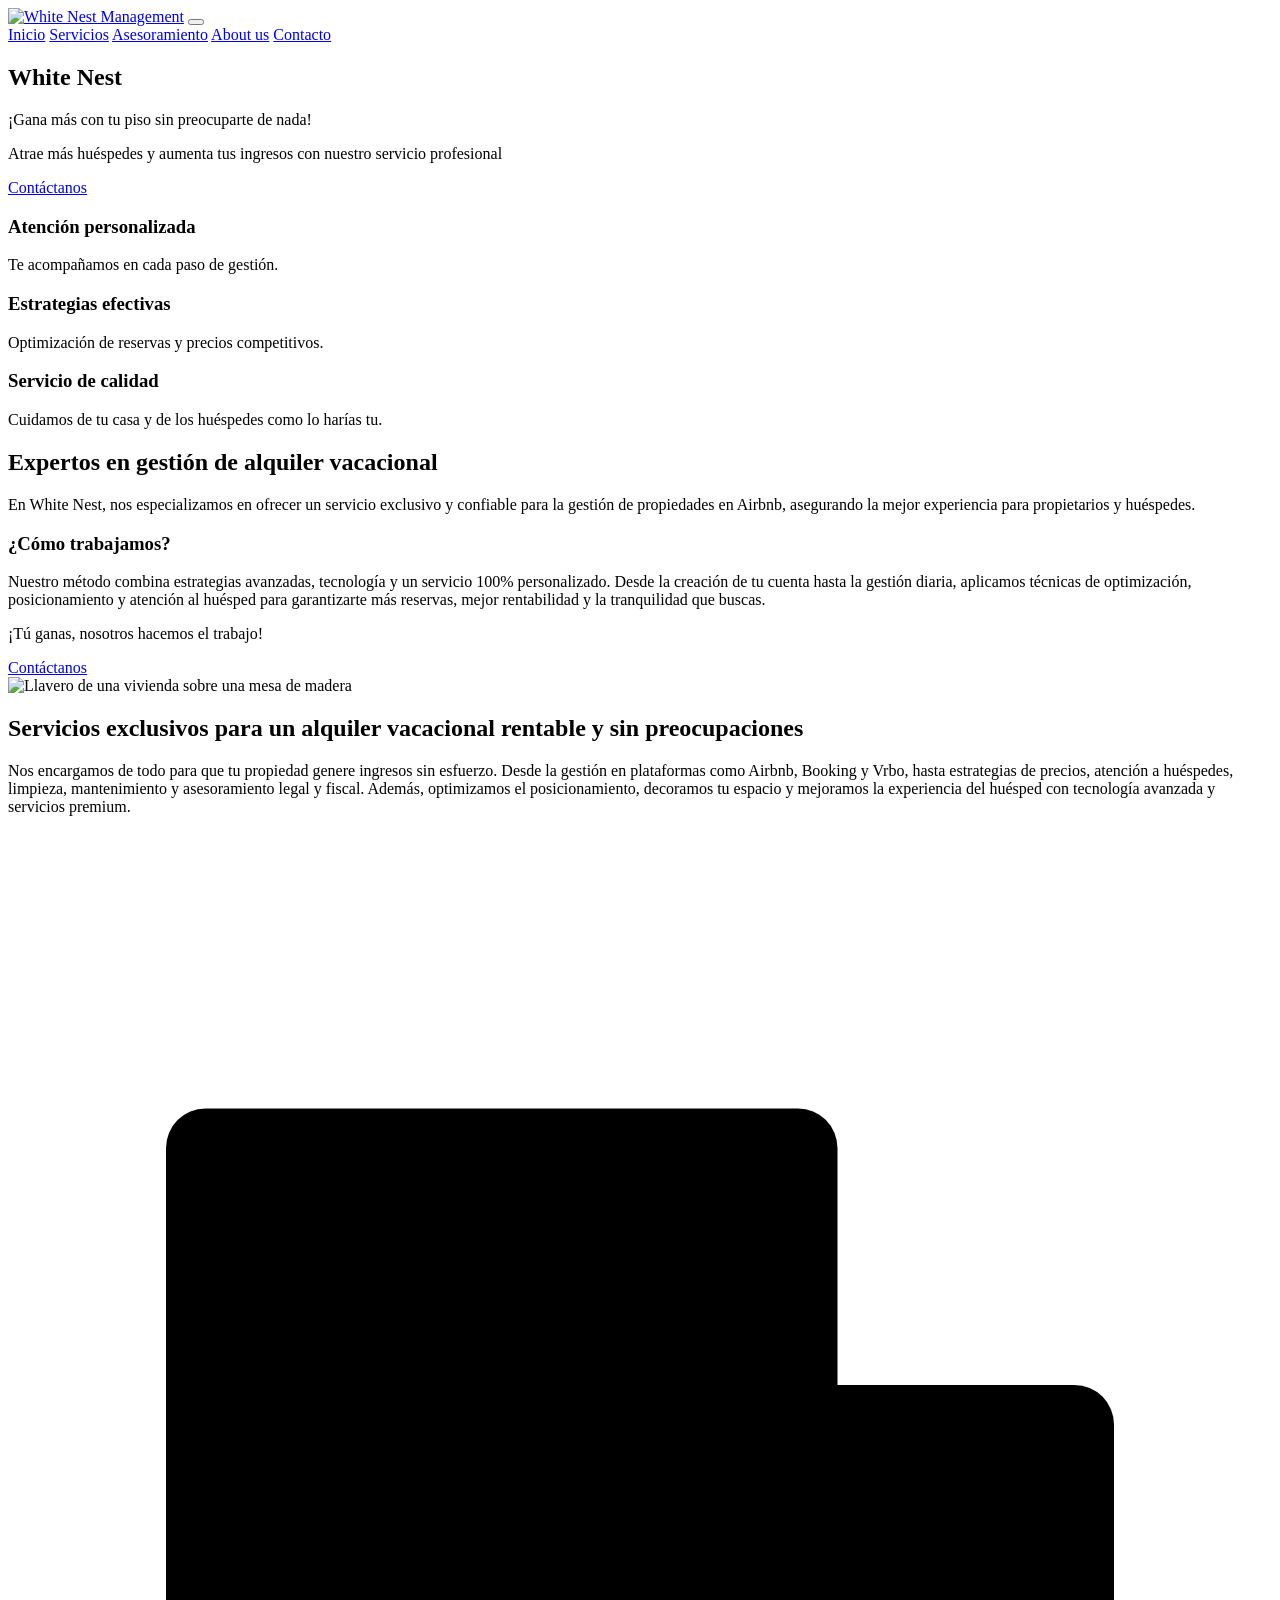
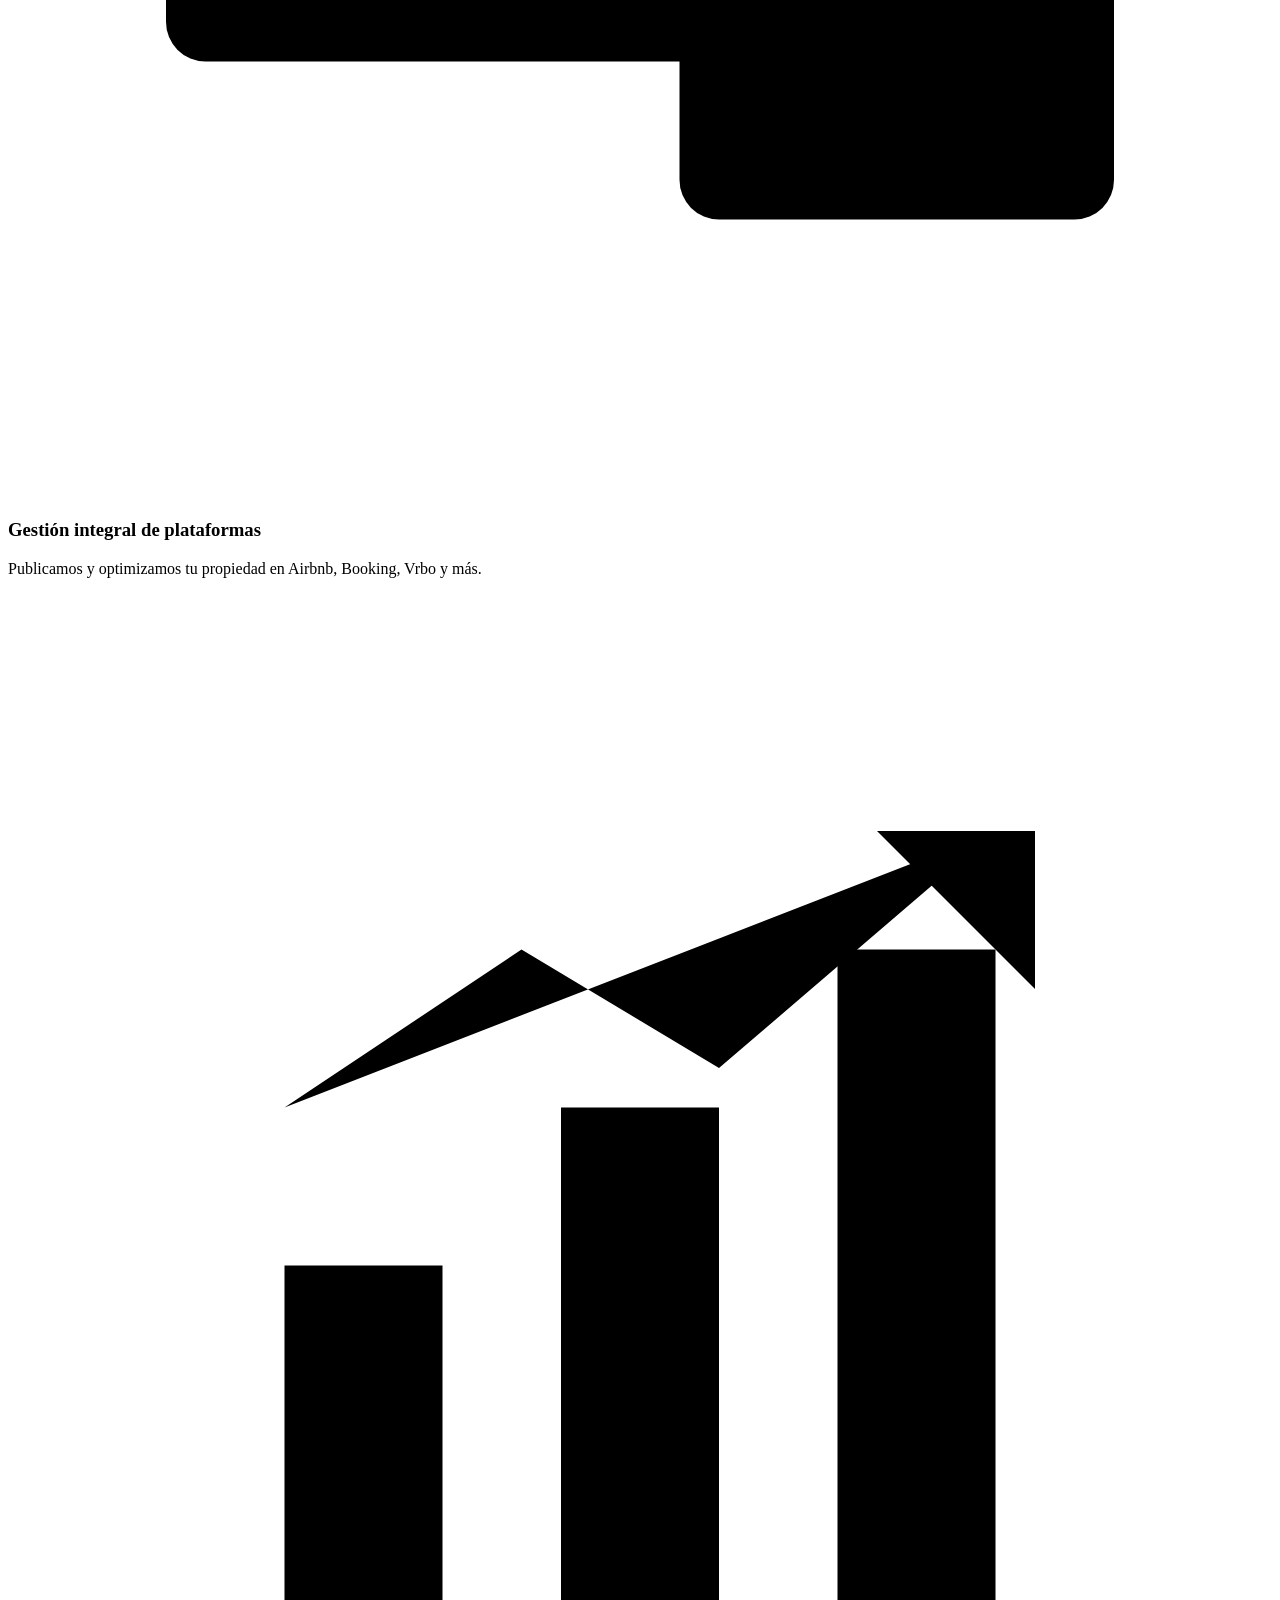
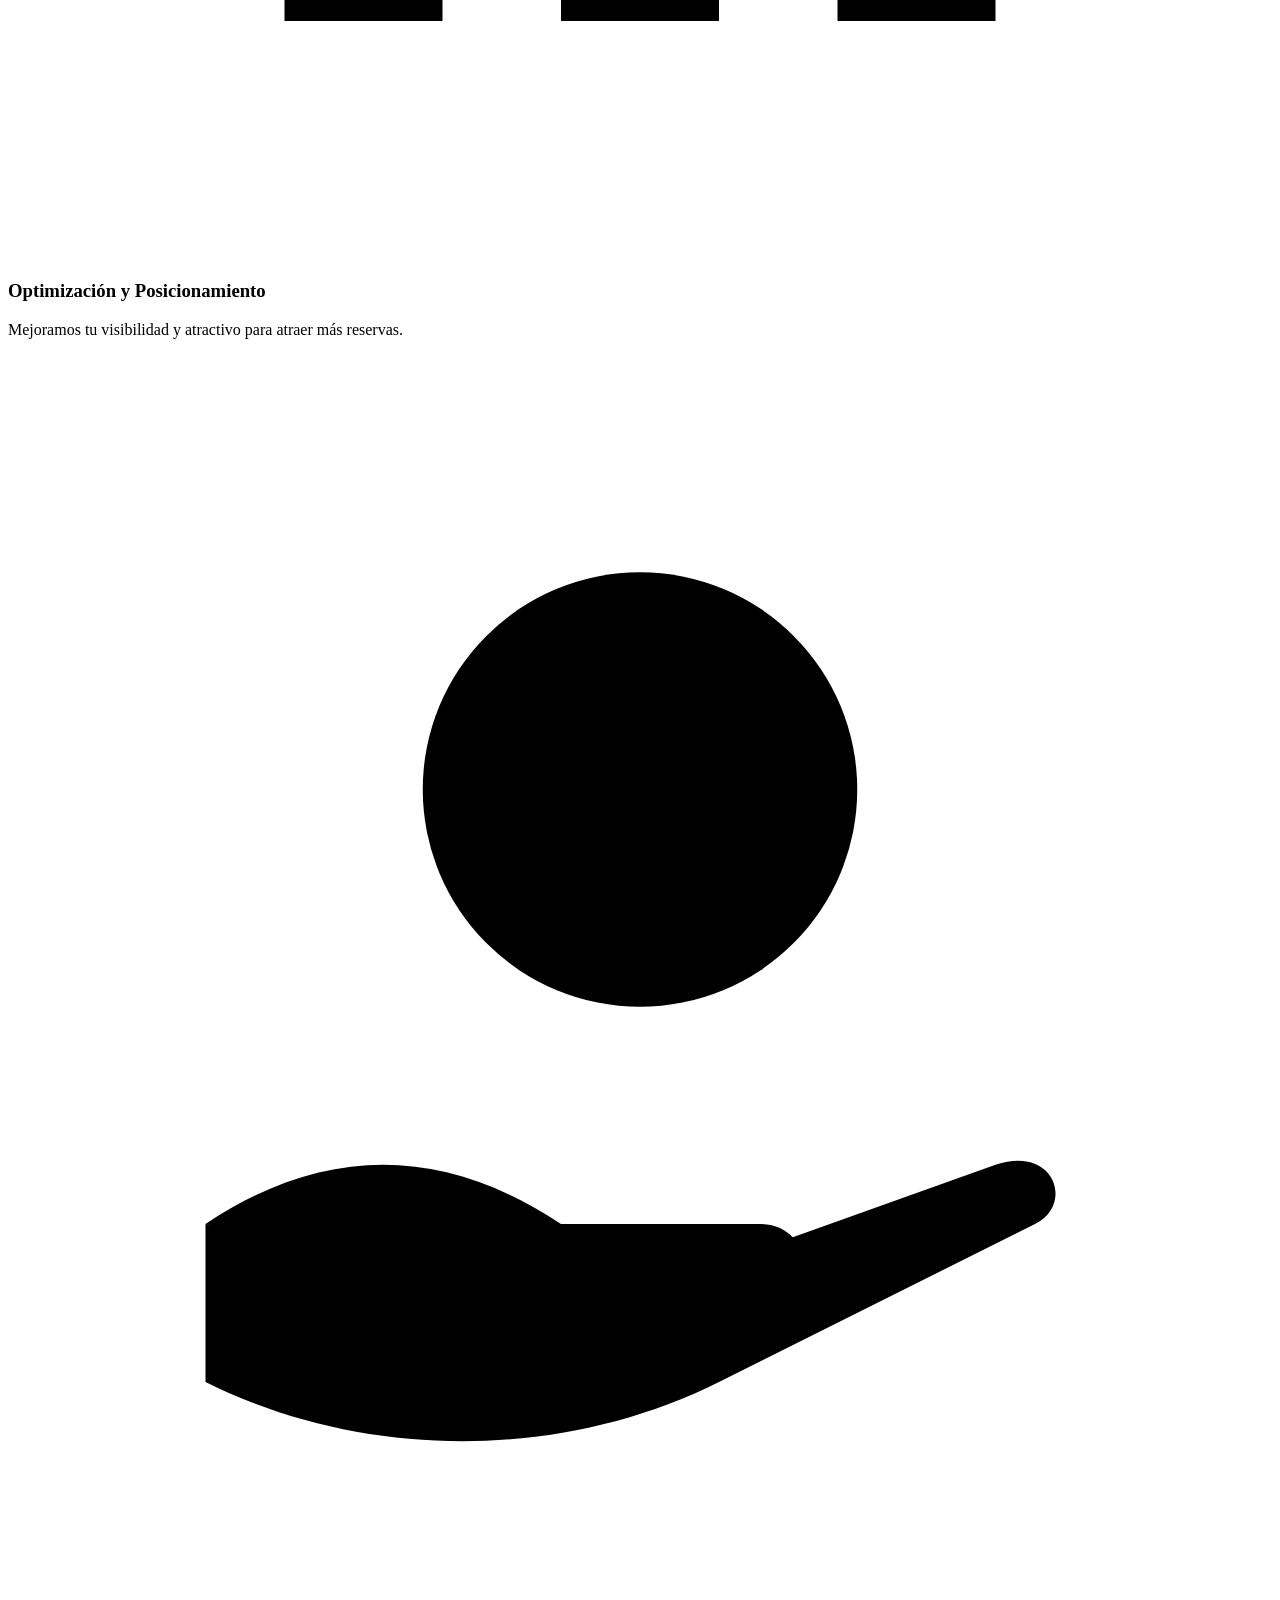
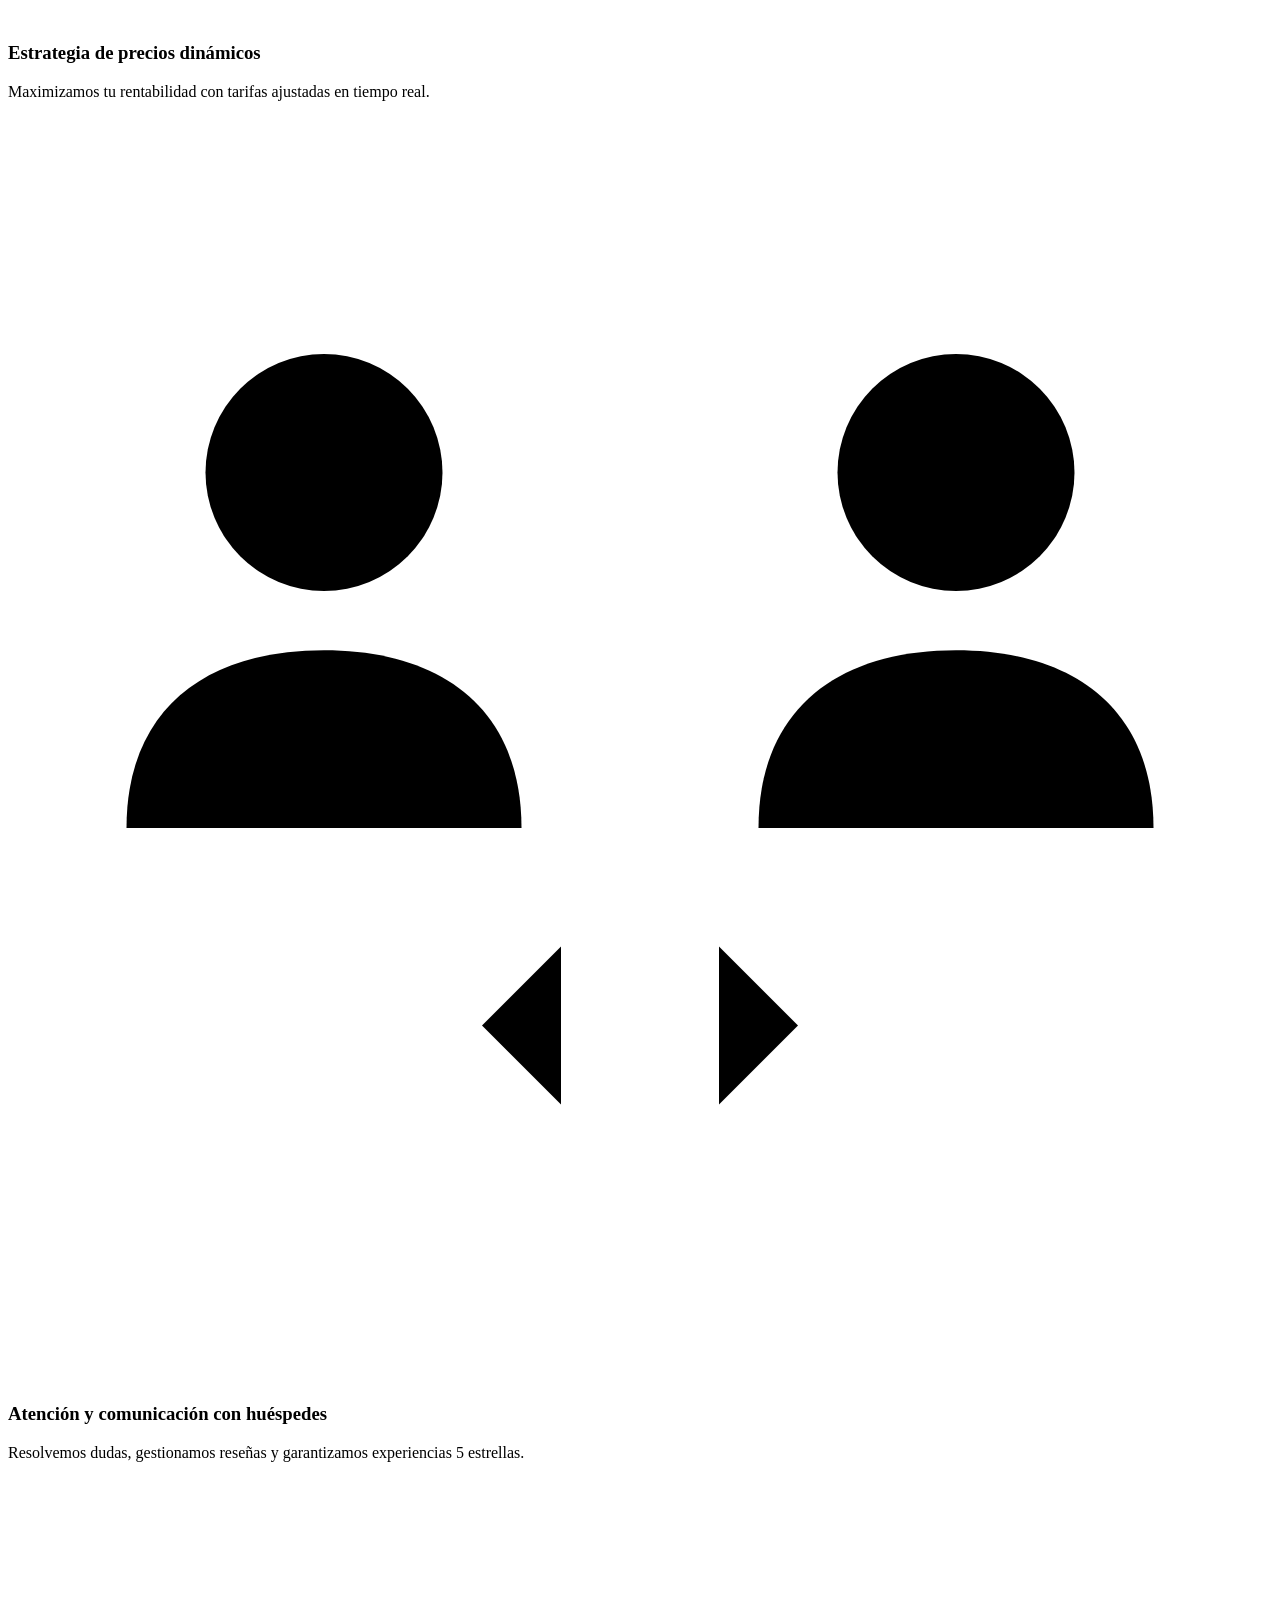
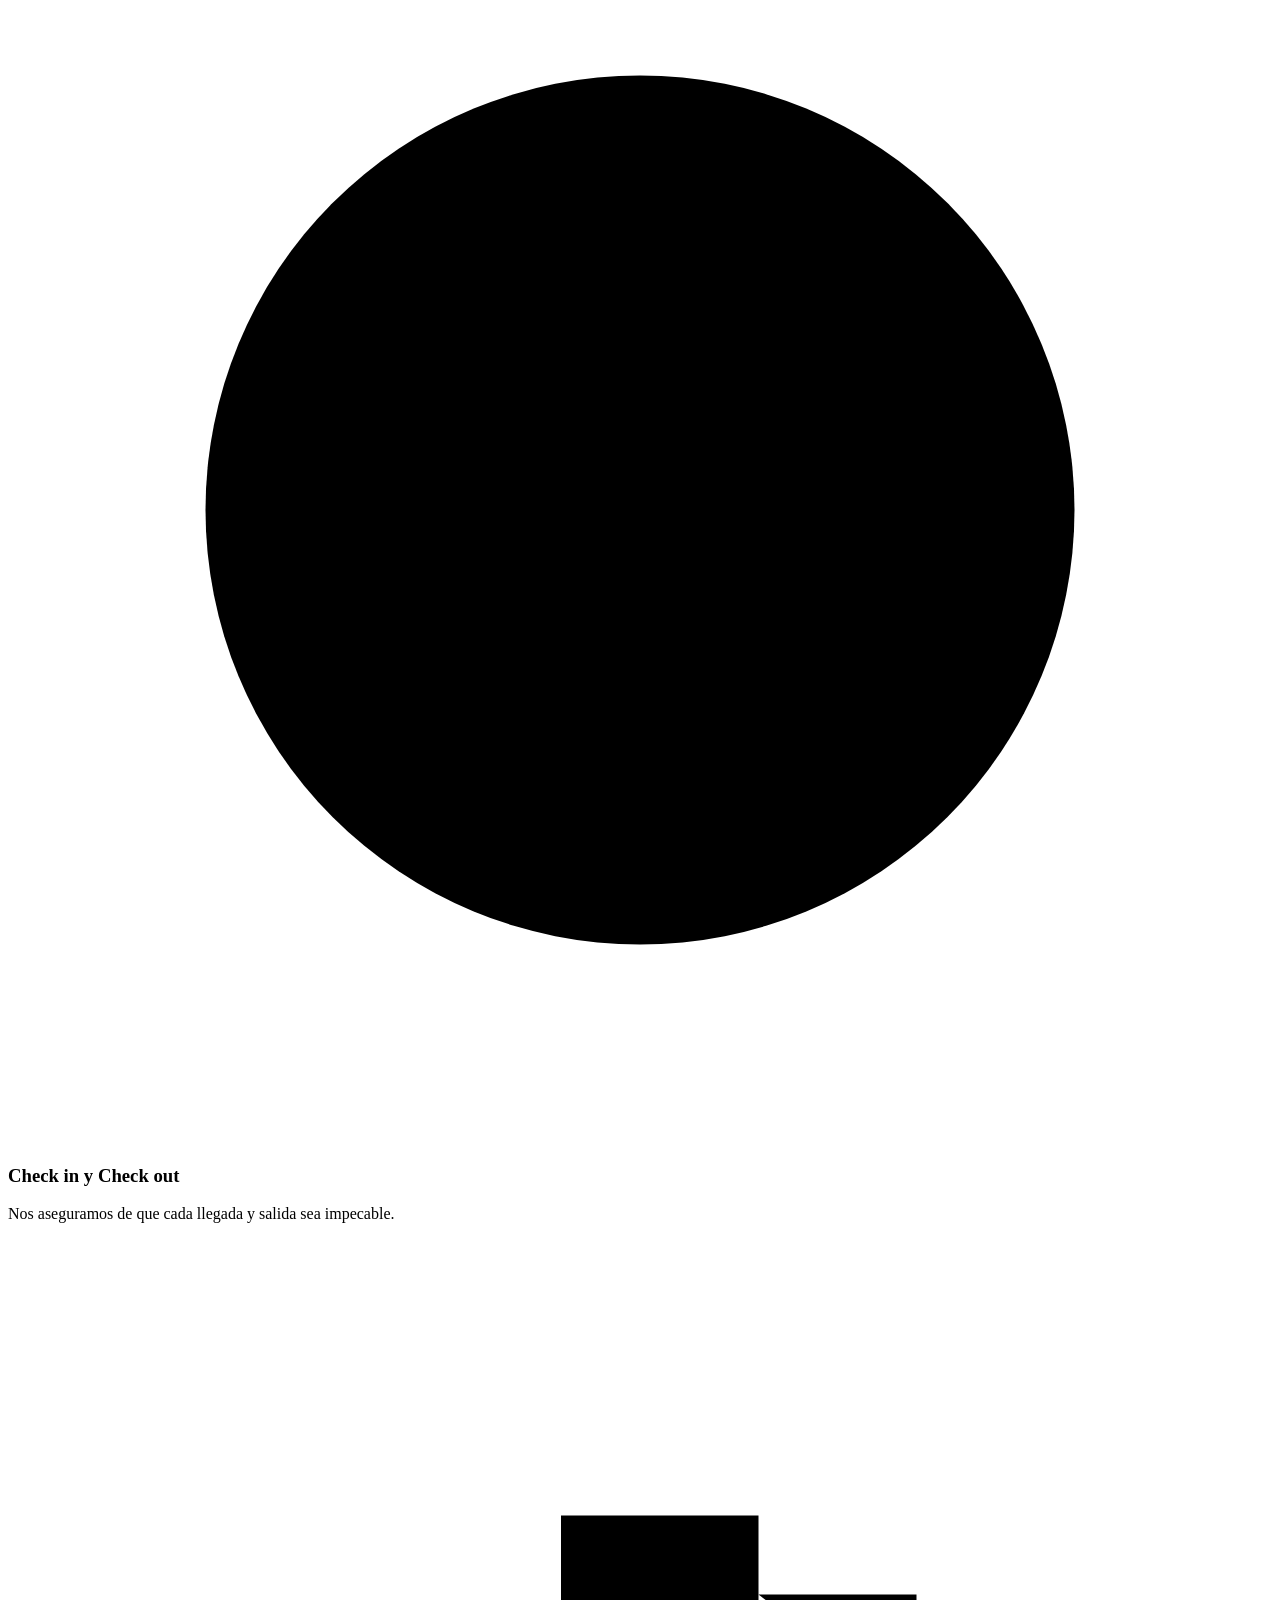
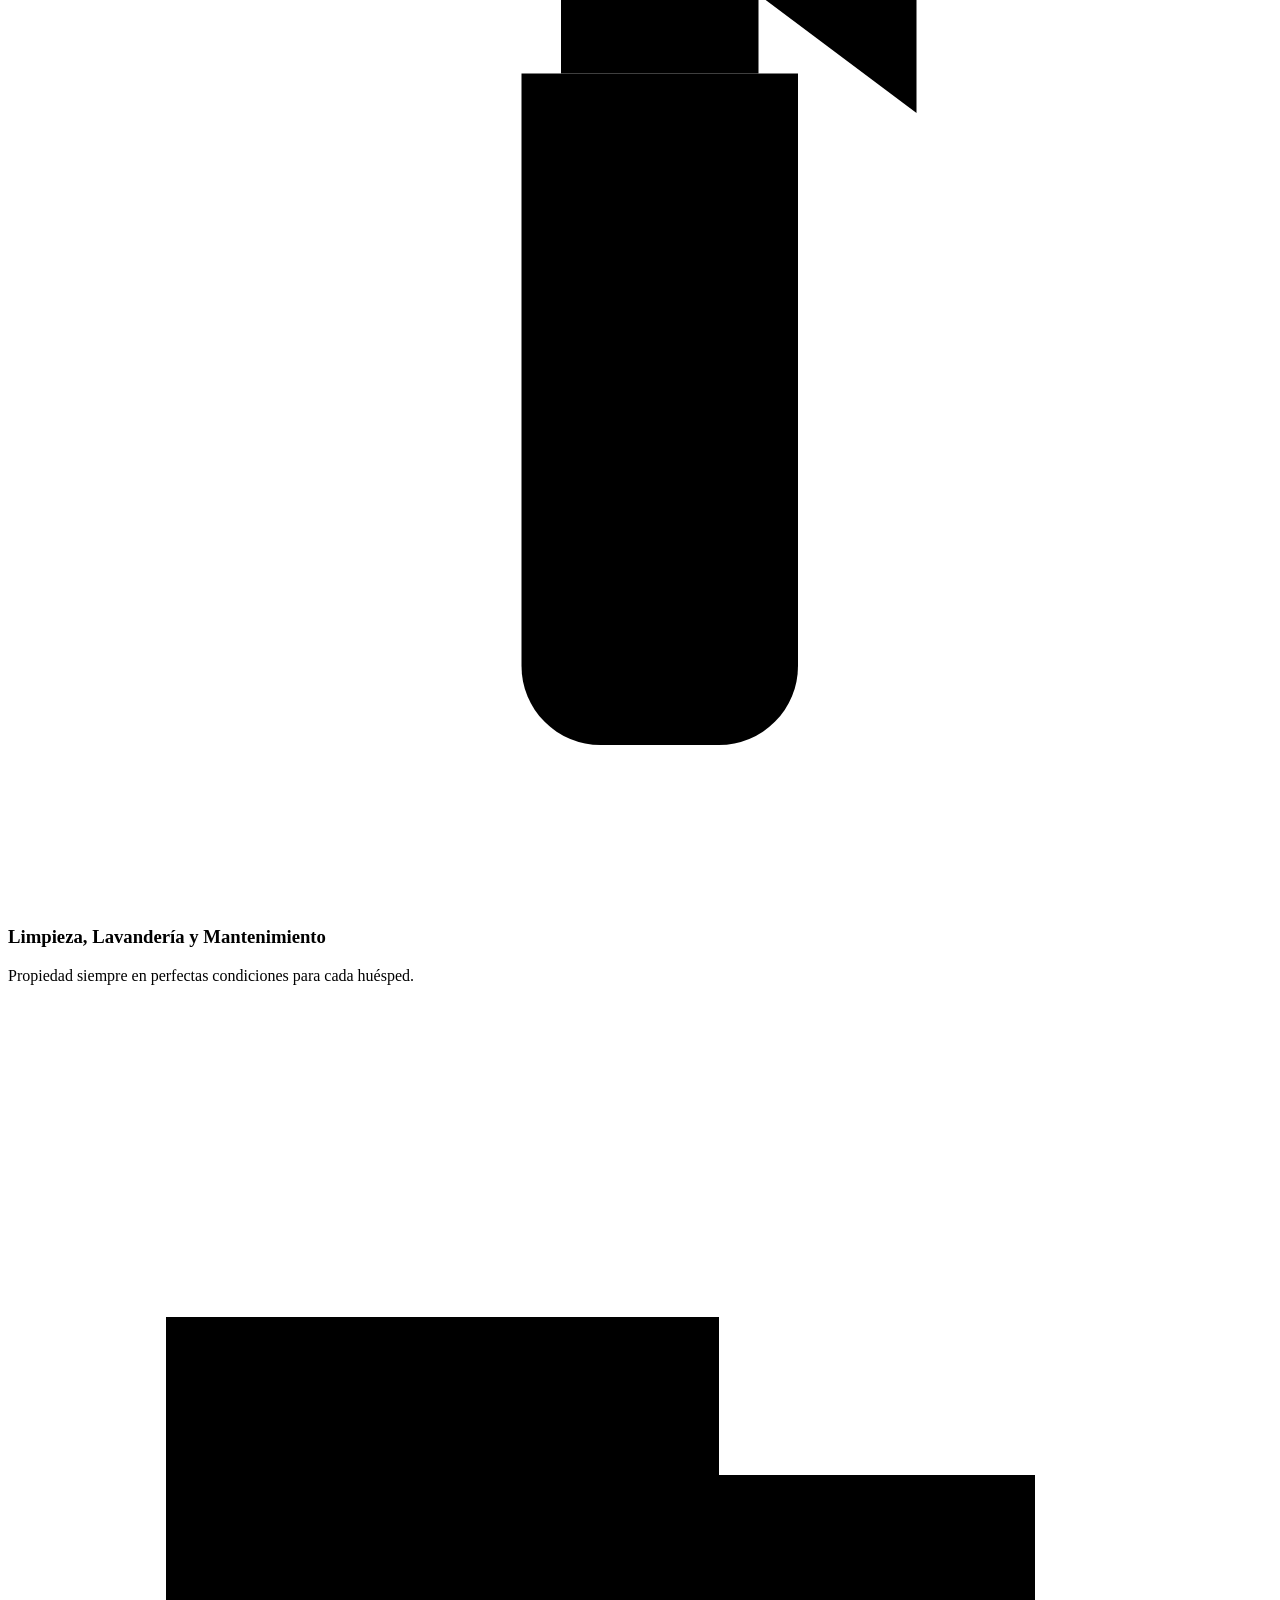
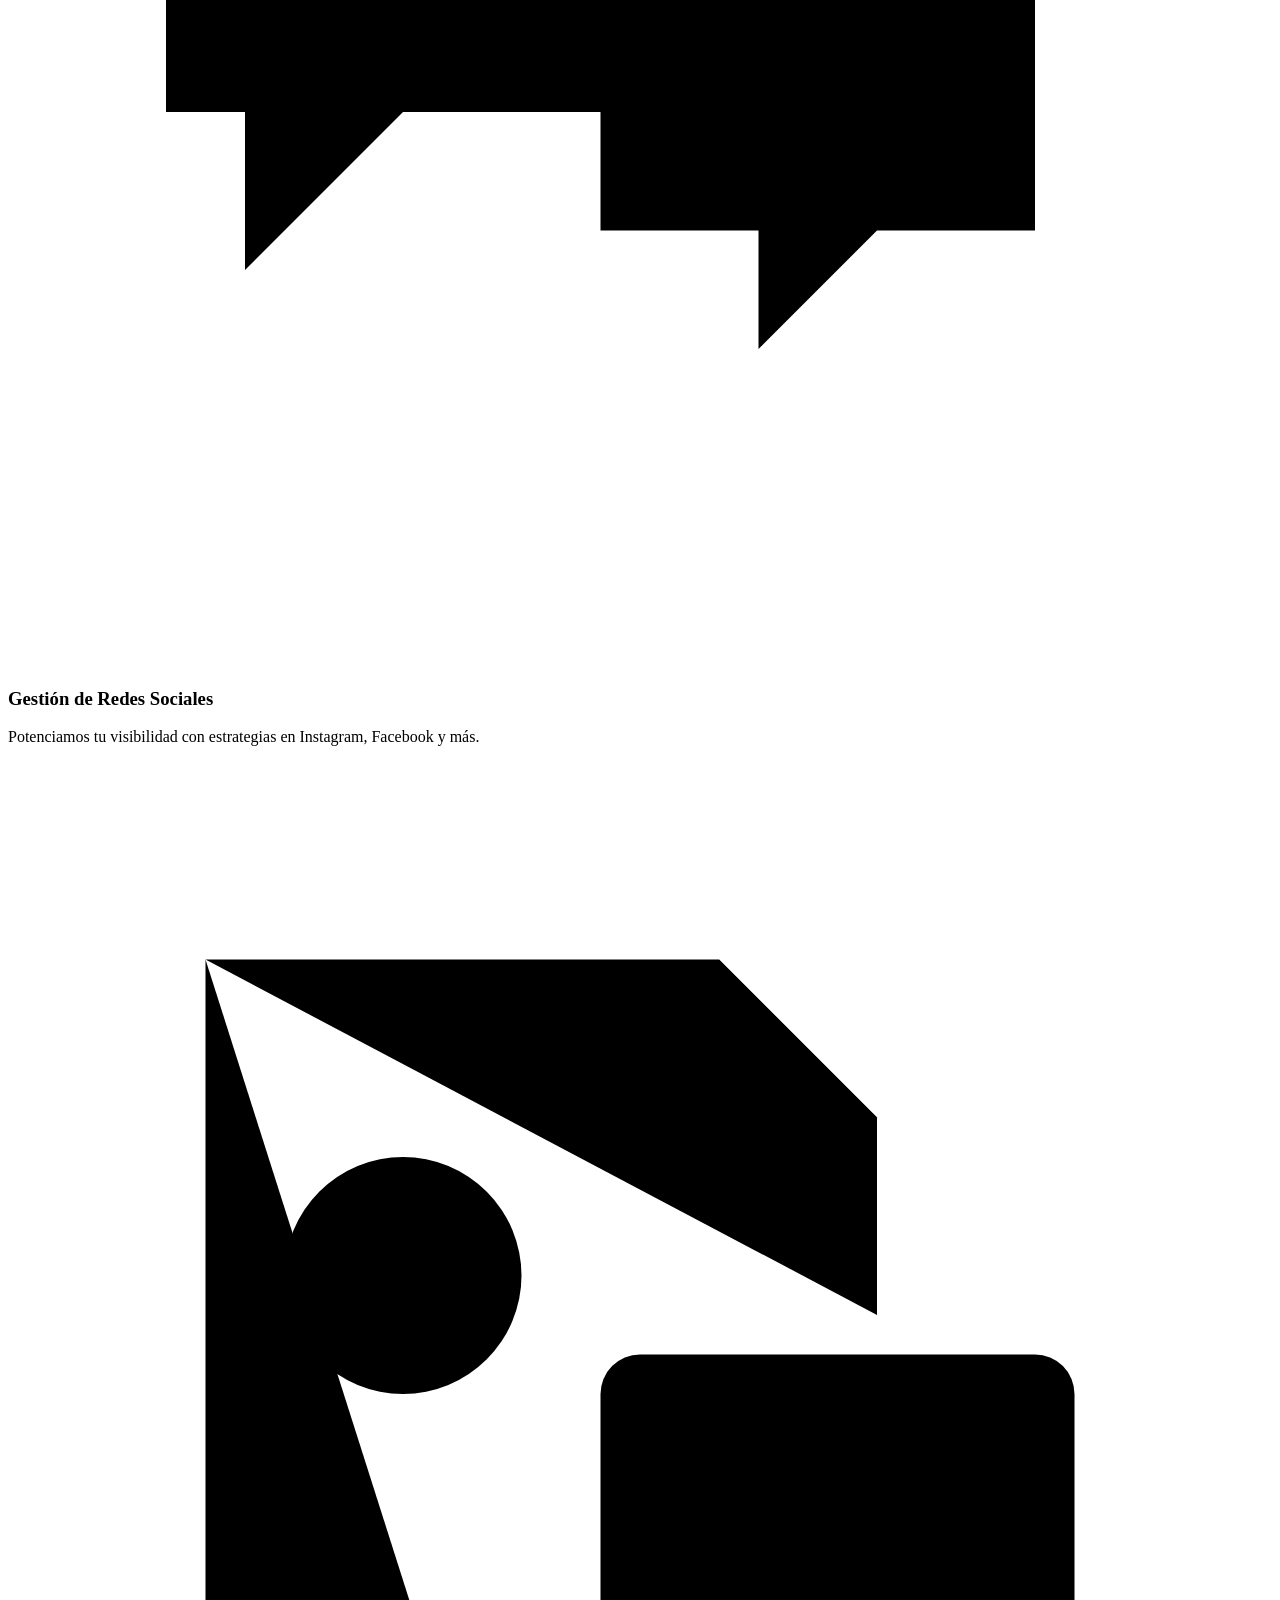
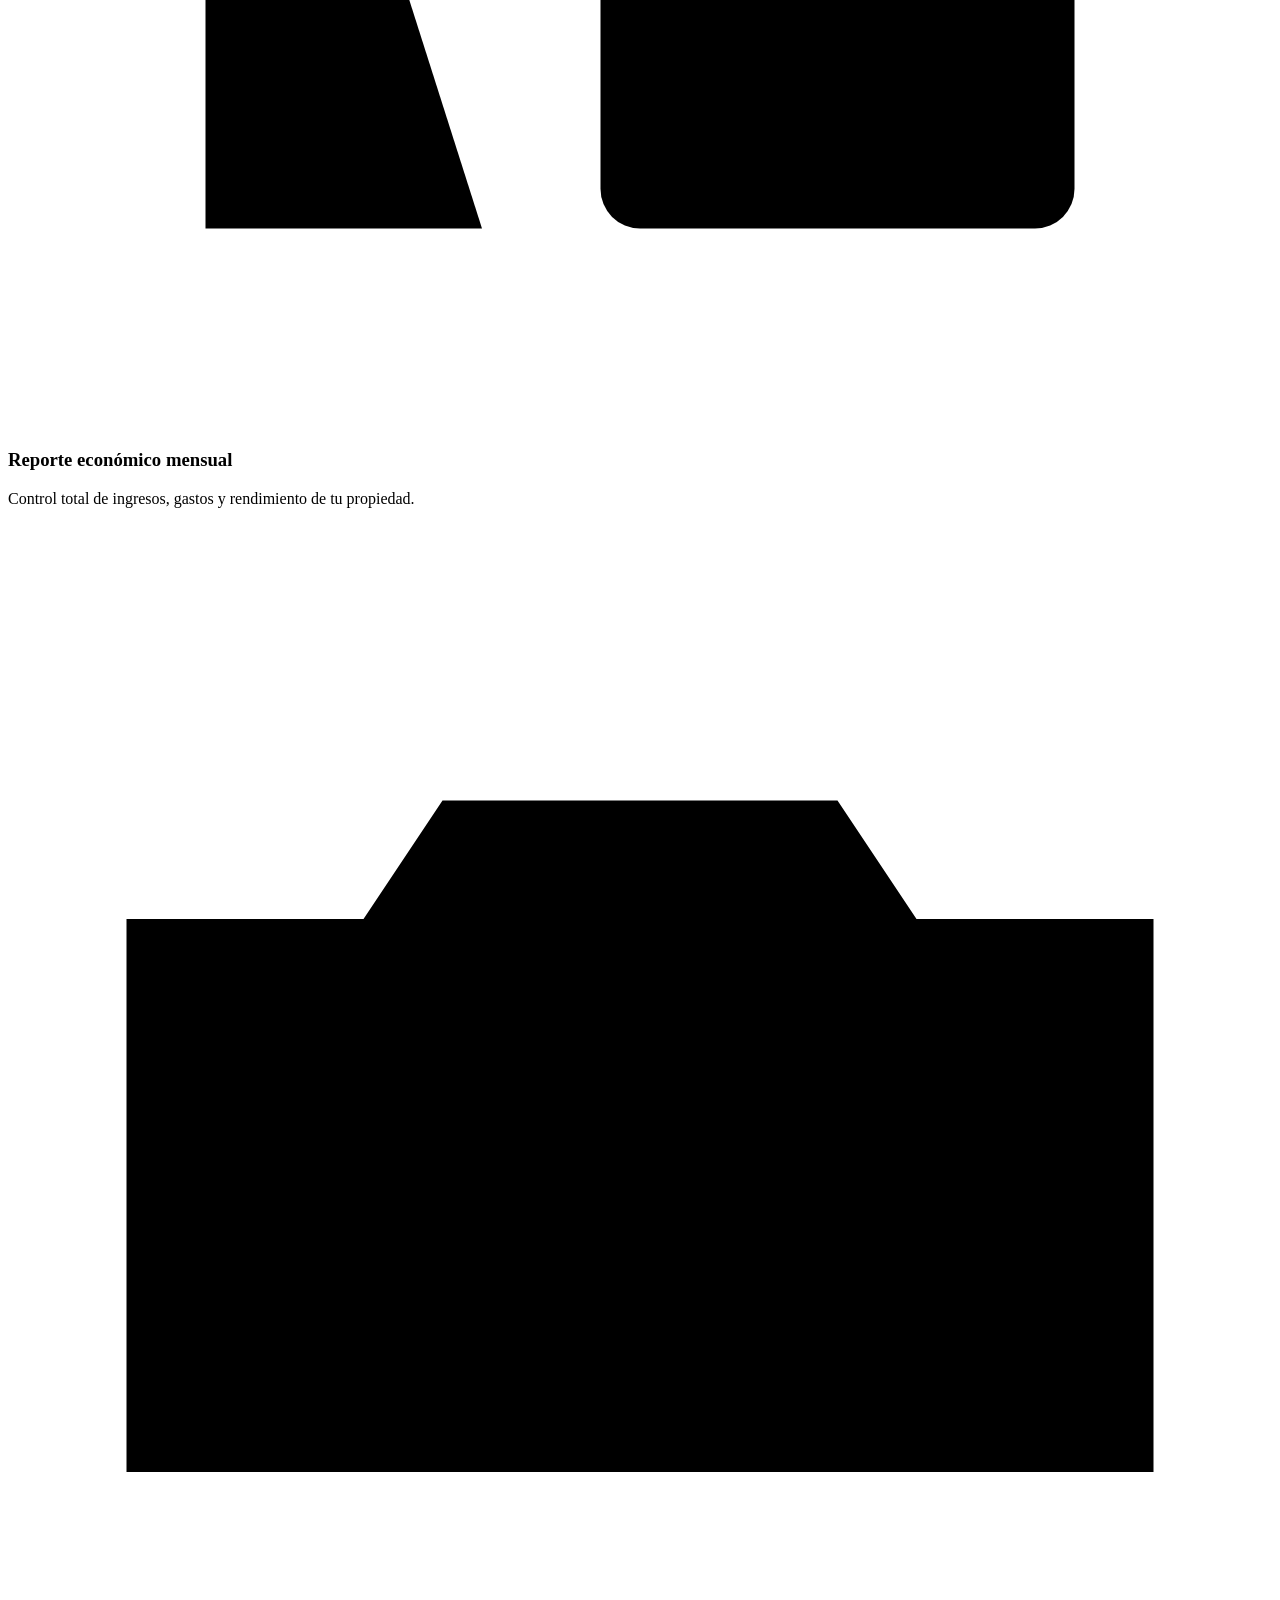
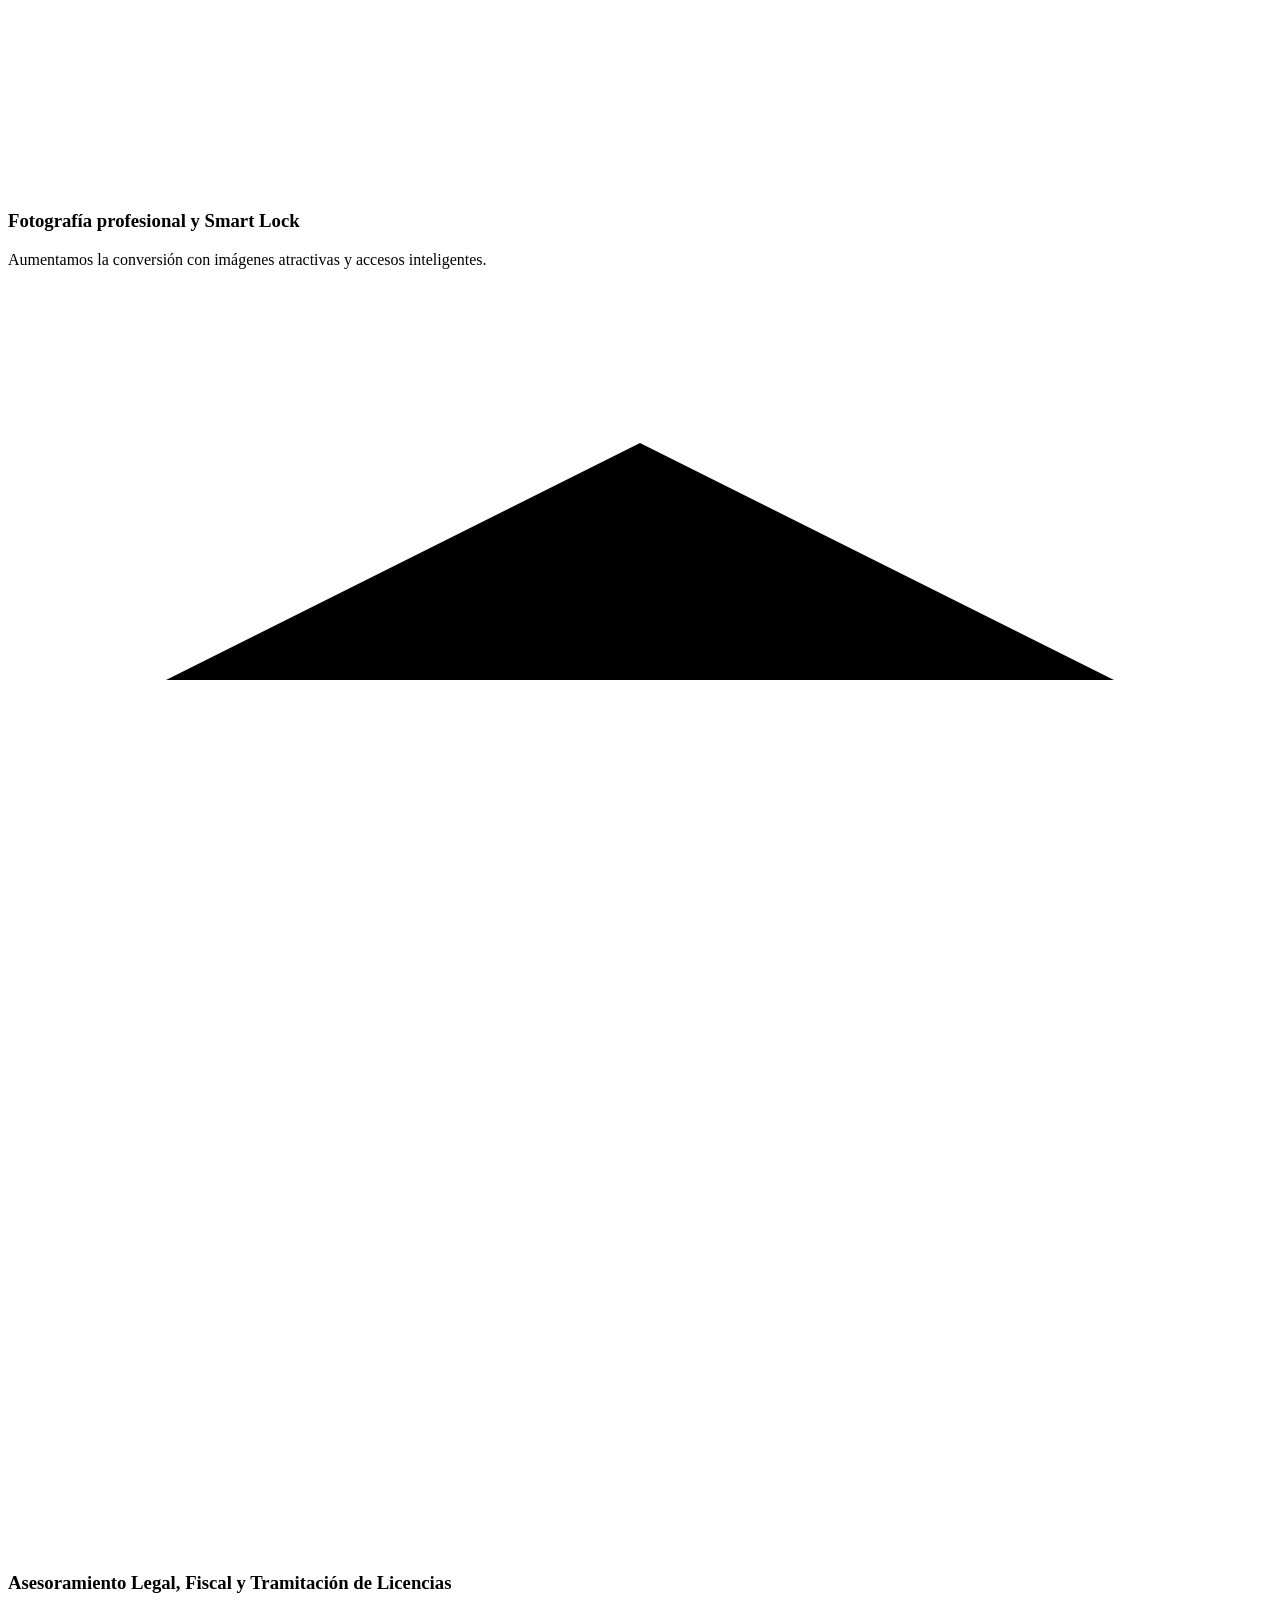
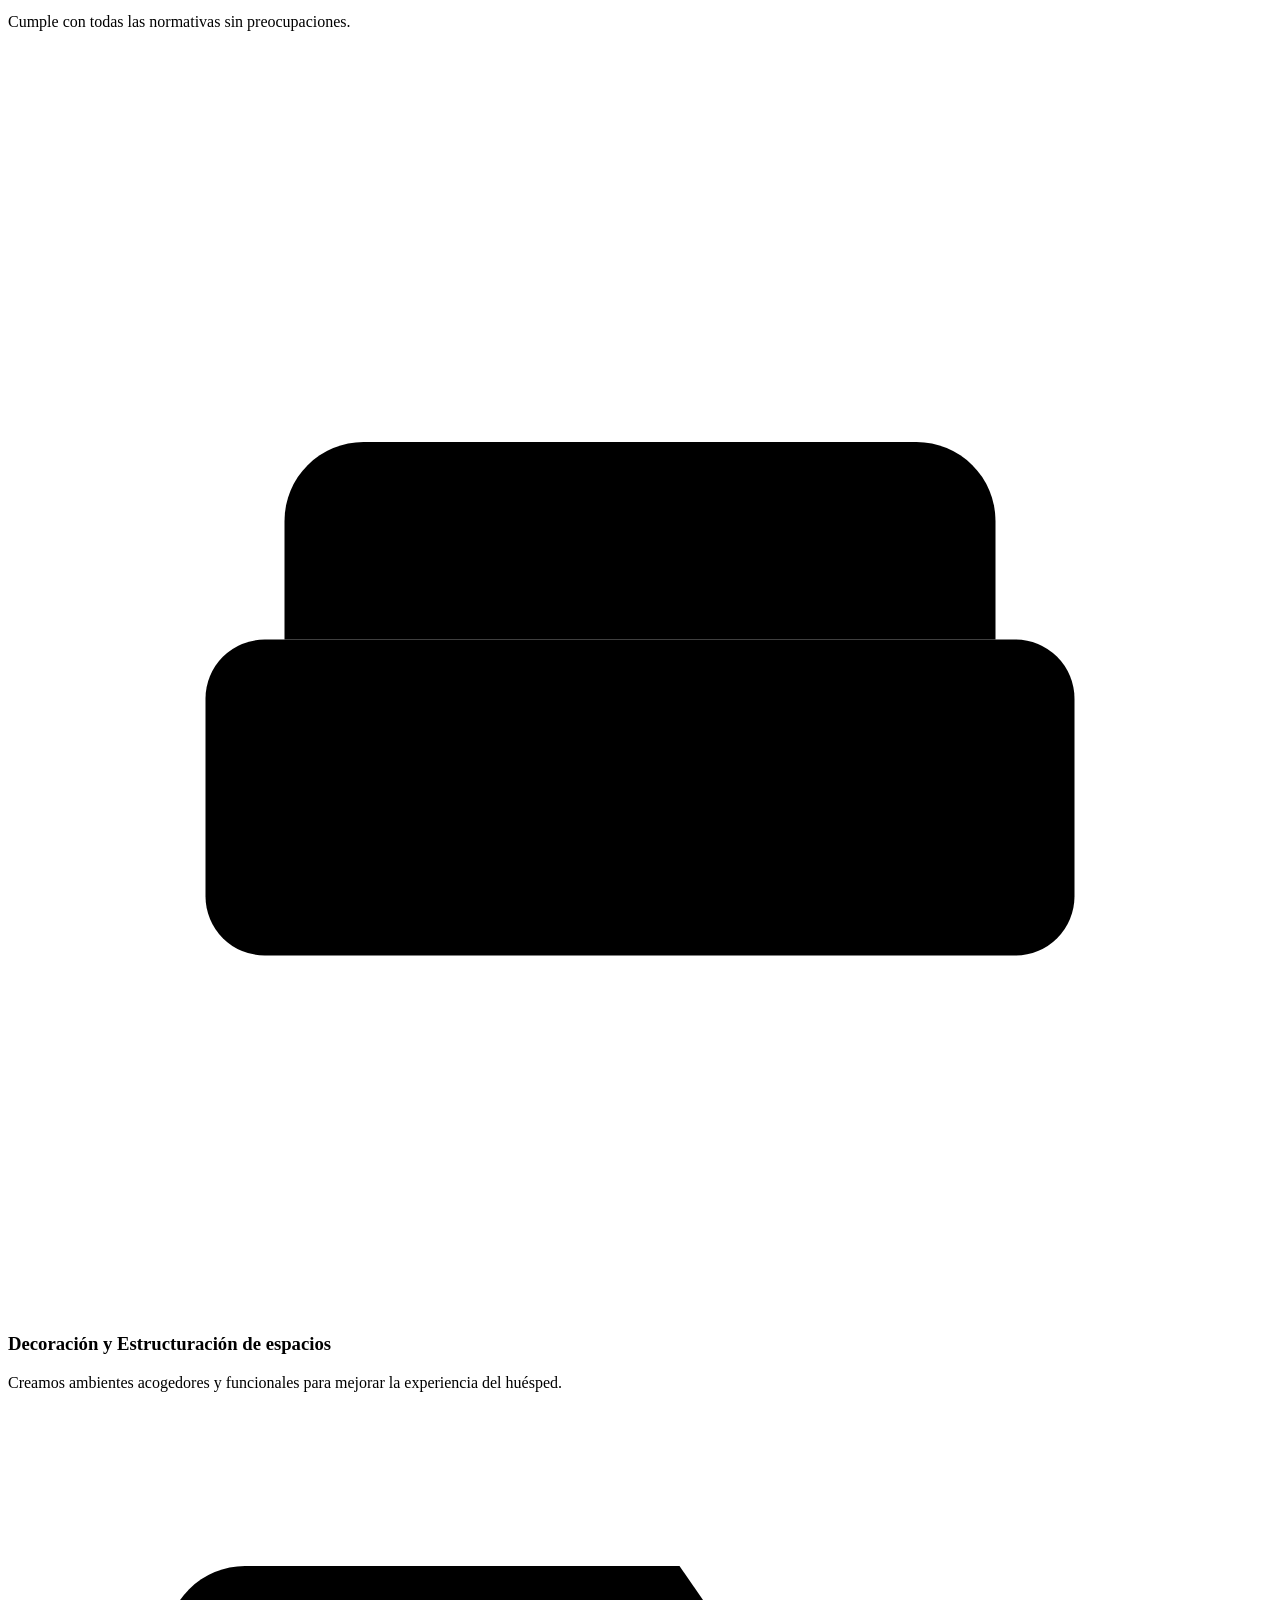
==== index.html @ 98cfe3f7 "Add files via upload" ====
<!DOCTYPE html>
<html lang="es">
<head>
<meta charset="utf-8">
<meta name="viewport" content="width=device-width, initial-scale=1">
<title>White Nest Management | Gestión de Airbnb, Booking y Vrbo</title>
<meta name="description" content="Gestión integral de alquiler vacacional en Airbnb, Booking y Vrbo. Aumenta tus ingresos y despreocúpate: reservas, precios, huéspedes, limpieza y mantenimiento.">
<link rel="canonical" href="https://www.white-nest.com/">
<meta property="og:type" content="website">
<meta property="og:title" content="White Nest Management">
<meta property="og:description" content="¡Gana más con tu piso sin preocuparte de nada!">
<meta property="og:image" content="https://www.white-nest.com/assets/img/hero-salon.jpg">
<link rel="icon" href="assets/img/favicon.svg" type="image/svg+xml">
<link rel="preconnect" href="https://fonts.googleapis.com">
<link rel="preconnect" href="https://fonts.gstatic.com" crossorigin>
<link href="https://fonts.googleapis.com/css2?family=Outfit:wght@300;400;500;700;800&display=swap" rel="stylesheet">
<link rel="stylesheet" href="assets/css/style.css">
</head>
<body>

<header class="site-header">
  <div class="container site-header__inner">
    <a class="brand" href="index.html"><img src="assets/img/logo-white-nest.svg" alt="White Nest Management" width="190" height="65"></a>
    <button class="nav-toggle" aria-expanded="false" aria-controls="nav" aria-label="Abrir menú">
      <span></span><span></span><span></span>
    </button>
    <nav class="nav" id="nav">
      <a href="index.html" aria-current="page">Inicio</a>
      <a href="servicios.html">Servicios</a>
      <a href="asesoramiento.html">Asesoramiento</a>
      <a href="about.html">About us</a>
      <a href="contacto.html">Contacto</a>
    </nav>
  </div>
</header>

<main>

  <!-- ===== Hero ===== -->
  <section class="hero">
    <div class="container hero__content">
      <h1>White Nest</h1>
      <p class="hero__claim">¡Gana más con tu piso sin preocuparte de nada!</p>
      <p class="hero__sub">Atrae más huéspedes y aumenta tus ingresos con nuestro servicio profesional</p>
      <div class="hero__cta"><a class="btn btn--ghost" href="contacto.html">Contáctanos</a></div>
    </div>
    <div class="container container--wide">
      <div class="hero__cards">
        <div class="hero__card">
          <h3>Atención personalizada</h3>
          <p>Te acompañamos en cada paso de gestión.</p>
        </div>
        <div class="hero__card">
          <h3>Estrategias efectivas</h3>
          <p>Optimización de reservas y precios competitivos.</p>
        </div>
        <div class="hero__card">
          <h3>Servicio de calidad</h3>
          <p>Cuidamos de tu casa y de los huéspedes como lo harías tu.</p>
        </div>
      </div>
    </div>
  </section>

  <!-- ===== Expertos ===== -->
  <section class="section section--cream">
    <div class="container split">
      <div class="split__body">
        <h2>Expertos en gestión de alquiler vacacional</h2>
        <p>En White Nest, nos especializamos en ofrecer un servicio exclusivo y confiable para la gestión de propiedades en Airbnb, asegurando la mejor experiencia para propietarios y huéspedes.</p>
        <h3>¿Cómo trabajamos?</h3>
        <p>Nuestro método combina estrategias avanzadas, tecnología y un servicio 100% personalizado. Desde la creación de tu cuenta hasta la gestión diaria, aplicamos técnicas de optimización, posicionamiento y atención al huésped para garantizarte más reservas, mejor rentabilidad y la tranquilidad que buscas.</p>
        <p class="split__kicker">¡Tú ganas, nosotros hacemos el trabajo!</p>
        <a class="btn btn--black" href="contacto.html">Contáctanos</a>
      </div>
      <div class="split__media">
        <img src="assets/img/llaves-madera.jpg" alt="Llavero de una vivienda sobre una mesa de madera" width="720" height="720">
      </div>
    </div>
  </section>

  <!-- ===== Servicios ===== -->
  <section class="section section--white">
    <div class="container">
      <div class="section-head">
        <h2>Servicios exclusivos para un alquiler vacacional rentable y sin preocupaciones</h2>
        <p>Nos encargamos de todo para que tu propiedad genere ingresos sin esfuerzo. Desde la gestión en plataformas como Airbnb, Booking y Vrbo, hasta estrategias de precios, atención a huéspedes, limpieza, mantenimiento y asesoramiento legal y fiscal. Además, optimizamos el posicionamiento, decoramos tu espacio y mejoramos la experiencia del huésped con tecnología avanzada y servicios premium.</p>
      </div>

      <div class="services-grid">
        <article class="service">
          <div class="service__icon" aria-hidden="true">
            <svg viewBox="0 0 64 64"><rect x="8" y="14" width="34" height="28" rx="2"/><path d="M14 46h22"/><rect x="34" y="28" width="22" height="22" rx="2"/><path d="M39 39l4 4 8-8"/></svg>
          </div>
          <div>
            <h3>Gestión integral de plataformas</h3>
            <p>Publicamos y optimizamos tu propiedad en Airbnb, Booking, Vrbo y más.</p>
          </div>
        </article>

        <article class="service">
          <div class="service__icon" aria-hidden="true">
            <svg viewBox="0 0 64 64"><path d="M10 52h44"/><rect x="14" y="34" width="8" height="18"/><rect x="28" y="26" width="8" height="26"/><rect x="42" y="18" width="8" height="34"/><path d="M14 26l12-8 10 6 14-12"/><path d="M44 12h8v8"/></svg>
          </div>
          <div>
            <h3>Optimización y Posicionamiento</h3>
            <p>Mejoramos tu visibilidad y atractivo para atraer más reservas.</p>
          </div>
        </article>

        <article class="service">
          <div class="service__icon" aria-hidden="true">
            <svg viewBox="0 0 64 64"><circle cx="32" cy="22" r="11"/><path d="M32 16v12M29 19h6M29 25h6"/><path d="M10 44c6-4 12-4 18 0h10c3 0 3 4 0 4H28"/><path d="M10 44v8c8 4 18 4 26 0l16-8c2-1 1-4-2-3l-14 5"/></svg>
          </div>
          <div>
            <h3>Estrategia de precios dinámicos</h3>
            <p>Maximizamos tu rentabilidad con tarifas ajustadas en tiempo real.</p>
          </div>
        </article>

        <article class="service">
          <div class="service__icon" aria-hidden="true">
            <svg viewBox="0 0 64 64"><circle cx="16" cy="18" r="6"/><path d="M6 36c0-6 4-9 10-9s10 3 10 9"/><circle cx="48" cy="18" r="6"/><path d="M38 36c0-6 4-9 10-9s10 3 10 9"/><path d="M24 46h16"/><path d="M28 42l-4 4 4 4M36 42l4 4-4 4"/></svg>
          </div>
          <div>
            <h3>Atención y comunicación con huéspedes</h3>
            <p>Resolvemos dudas, gestionamos reseñas y garantizamos experiencias 5 estrellas.</p>
          </div>
        </article>

        <article class="service">
          <div class="service__icon" aria-hidden="true">
            <svg viewBox="0 0 64 64" stroke-width="3"><circle cx="32" cy="32" r="22"/><path d="M21 33l8 8 15-16"/></svg>
          </div>
          <div>
            <h3>Check in y Check out</h3>
            <p>Nos aseguramos de que cada llegada y salida sea impecable.</p>
          </div>
        </article>

        <article class="service">
          <div class="service__icon" aria-hidden="true">
            <svg viewBox="0 0 64 64"><path d="M26 22h14v30a4 4 0 0 1-4 4h-6a4 4 0 0 1-4-4z"/><path d="M28 14h10v8H28z"/><path d="M38 18h8v6"/><path d="M48 10v6M52 14h-8"/><path d="M28 32h12"/></svg>
          </div>
          <div>
            <h3>Limpieza, Lavandería y Mantenimiento</h3>
            <p>Propiedad siempre en perfectas condiciones para cada huésped.</p>
          </div>
        </article>

        <article class="service">
          <div class="service__icon" aria-hidden="true">
            <svg viewBox="0 0 64 64"><path d="M8 16h28v20H20l-8 8v-8H8z"/><path d="M30 24h22v18h-8l-6 6v-6h-8z"/><path d="M18 24c2-3 6-1 4 2l-4 4-4-4c-2-3 2-5 4-2z"/><path d="M40 32v6M44 30v8M48 34v4"/></svg>
          </div>
          <div>
            <h3>Gestión de Redes Sociales</h3>
            <p>Potenciamos tu visibilidad con estrategias en Instagram, Facebook y más.</p>
          </div>
        </article>

        <article class="service">
          <div class="service__icon" aria-hidden="true">
            <svg viewBox="0 0 64 64"><path d="M10 10h26l8 8v10"/><path d="M10 10v44h14"/><path d="M36 10v8h8"/><circle cx="20" cy="26" r="6"/><path d="M20 22v8M18 24h4M18 28h4"/><rect x="30" y="30" width="24" height="24" rx="2"/><path d="M34 36h16M34 42h4M42 42h4M50 42h0M34 48h4M42 48h4M50 48h0"/></svg>
          </div>
          <div>
            <h3>Reporte económico mensual</h3>
            <p>Control total de ingresos, gastos y rendimiento de tu propiedad.</p>
          </div>
        </article>

        <article class="service">
          <div class="service__icon" aria-hidden="true">
            <svg viewBox="0 0 64 64"><path d="M6 20h12l4-6h20l4 6h12v28H6z"/><circle cx="32" cy="33" r="10"/><circle cx="32" cy="33" r="4"/></svg>
          </div>
          <div>
            <h3>Fotografía profesional y Smart Lock</h3>
            <p>Aumentamos la conversión con imágenes atractivas y accesos inteligentes.</p>
          </div>
        </article>

        <article class="service">
          <div class="service__icon" aria-hidden="true">
            <svg viewBox="0 0 64 64"><path d="M8 20h48"/><path d="M32 8l24 12H8z"/><path d="M16 20v24M26 20v24M38 20v24M48 20v24"/><path d="M8 48h48M6 54h52"/></svg>
          </div>
          <div>
            <h3>Asesoramiento Legal, Fiscal y Tramitación de Licencias</h3>
            <p>Cumple con todas las normativas sin preocupaciones.</p>
          </div>
        </article>

        <article class="service">
          <div class="service__icon" aria-hidden="true">
            <svg viewBox="0 0 64 64"><rect x="10" y="30" width="44" height="16" rx="3"/><path d="M14 30v-6a4 4 0 0 1 4-4h28a4 4 0 0 1 4 4v6"/><path d="M14 46v4M50 46v4"/><path d="M22 30v16M42 30v16"/></svg>
          </div>
          <div>
            <h3>Decoración y Estructuración de espacios</h3>
            <p>Creamos ambientes acogedores y funcionales para mejorar la experiencia del huésped.</p>
          </div>
        </article>

        <article class="service">
          <div class="service__icon" aria-hidden="true">
            <svg viewBox="0 0 64 64"><path d="M34 8H12a4 4 0 0 0-4 4v22l22 22 22-22z"/><circle cx="19" cy="19" r="3"/><circle cx="26" cy="34" r="3.5"/><circle cx="38" cy="46" r="3.5"/><path d="M24 48l18-18"/></svg>
          </div>
          <div>
            <h3>Acceso a proveedores con descuento</h3>
            <p>Benefíciate de tarifas especiales en servicios esenciales.</p>
          </div>
        </article>
      </div>

      <div class="services-cta">
        <a class="btn btn--dark" href="servicios.html">Elige el plan perfecto para ti</a>
      </div>
    </div>
  </section>

  <!-- ===== Plataformas ===== -->
  <section class="section section--white" style="padding-top:0;">
    <div class="container platforms">
      <div>
        <h2>Gestión profesional de alquileres vacacionales<br>en Airbnb, Booking y Vrbo</h2>
        <p>Maximiza tus ingresos con la gestión integral de tu propiedad en plataformas de alquiler vacacional</p>
        <a class="btn btn--black" href="about.html">Conócenos</a>
      </div>
      <div class="platforms__logos">
        <img src="assets/img/logo-airbnb.png" alt="Airbnb" width="120" height="52">
        <img src="assets/img/logo-booking.png" alt="Booking.com" width="120" height="52">
        <img src="assets/img/logo-vrbo.png" alt="Vrbo" width="120" height="52">
      </div>
    </div>
  </section>

  <!-- ===== Testimonio destacado ===== -->
  <section class="section--blush" style="padding-block:60px;">
    <div class="container container--wide">
      <div class="feature-quote">
        <div class="feature-quote__media" style="background-image:url('assets/img/salon-verde.jpg');" role="img" aria-label="Salón decorado en tonos verdes"></div>
        <div class="feature-quote__body">
          <div class="stars" aria-label="5 sobre 5">★★★★★</div>
          <p>La gestión de White Nest ha superado mis expectativas. Su atención al detalle es excepcional.</p>
          <div class="quote-author">
            <img src="assets/img/testimonio-maria.jpg" alt="" width="56" height="56">
            <span>María López</span>
          </div>
        </div>
      </div>
    </div>
  </section>

</main>

<!-- ===== Testimonios ===== -->
<section class="testimonials" style="background-image:url('assets/img/sofa-oscuro.jpg');">
  <div class="container">
    <div class="testimonials__grid">
      <figure class="testimonial">
        <div class="stars" aria-label="5 sobre 5">★★★★★</div>
        <p>White Nest cuidó cada detalle para que nuestro piso diera un servicio de calidad en Airbnb. La comunicación es rápida y se encargan de todo. La propiedad está impecable y bien gestionada. Sin duda, su servicio eleva la calidad de cualquier alojamiento.</p>
        <figcaption class="quote-author">
          <img src="assets/img/testimonio-andres.jpg" alt="" width="56" height="56">
          <span>Andrés Fernández</span>
        </figcaption>
      </figure>
      <figure class="testimonial">
        <div class="stars" aria-label="5 sobre 5">★★★★★</div>
        <p>Muy buena atención tanto a huéspedes cómo a anfitriones, el sitio siempre impecable, y la atención del equipo hace que todo sea fácil y sin complicaciones.</p>
        <figcaption class="quote-author">
          <img src="assets/img/testimonio-sofia.jpg" alt="" width="56" height="56">
          <span>Sofía Rodríguez</span>
        </figcaption>
      </figure>
    </div>
  </div>
</section>

<footer class="site-footer">
  <div class="container site-footer__grid">
    <div>
      <h2>Contacto</h2>
      <p>Estamos aquí para ayudarte con tu propiedad.</p>
      <div class="socials">
        <a href="https://www.facebook.com/" target="_blank" rel="noopener" aria-label="Facebook">
          <svg viewBox="0 0 24 24"><path d="M12 2C6.5 2 2 6.5 2 12c0 5 3.7 9.1 8.4 9.9v-7H7.9V12h2.5V9.8c0-2.5 1.5-3.9 3.8-3.9 1.1 0 2.2.2 2.2.2v2.4h-1.2c-1.2 0-1.6.8-1.6 1.6V12h2.7l-.4 2.9h-2.3v7C18.3 21.1 22 17 22 12c0-5.5-4.5-10-10-10z"/></svg>
        </a>
        <a href="https://www.instagram.com/" target="_blank" rel="noopener" aria-label="Instagram">
          <svg viewBox="0 0 24 24"><path d="M12 2.2c3.2 0 3.6 0 4.9.1 1.2.1 1.8.2 2.2.4.6.2 1 .5 1.4.9.4.4.7.8.9 1.4.2.4.4 1 .4 2.2.1 1.3.1 1.7.1 4.9s0 3.6-.1 4.9c-.1 1.2-.2 1.8-.4 2.2-.2.6-.5 1-.9 1.4-.4.4-.8.7-1.4.9-.4.2-1 .4-2.2.4-1.3.1-1.7.1-4.9.1s-3.6 0-4.9-.1c-1.2-.1-1.8-.2-2.2-.4-.6-.2-1-.5-1.4-.9-.4-.4-.7-.8-.9-1.4-.2-.4-.4-1-.4-2.2-.1-1.3-.1-1.7-.1-4.9s0-3.6.1-4.9c.1-1.2.2-1.8.4-2.2.2-.6.5-1 .9-1.4.4-.4.8-.7 1.4-.9.4-.2 1-.4 2.2-.4 1.3-.1 1.7-.1 4.9-.1zm0 1.8c-3.1 0-3.5 0-4.8.1-1.1 0-1.7.2-2.1.4-.5.2-.9.4-1.2.8-.4.3-.6.7-.8 1.2-.2.4-.3 1-.4 2.1-.1 1.3-.1 1.7-.1 4.8s0 3.5.1 4.8c0 1.1.2 1.7.4 2.1.2.5.4.9.8 1.2.3.4.7.6 1.2.8.4.2 1 .3 2.1.4 1.3.1 1.7.1 4.8.1s3.5 0 4.8-.1c1.1 0 1.7-.2 2.1-.4.5-.2.9-.4 1.2-.8.4-.3.6-.7.8-1.2.2-.4.3-1 .4-2.1.1-1.3.1-1.7.1-4.8s0-3.5-.1-4.8c0-1.1-.2-1.7-.4-2.1-.2-.5-.4-.9-.8-1.2-.3-.4-.7-.6-1.2-.8-.4-.2-1-.3-2.1-.4-1.3-.1-1.7-.1-4.8-.1zm0 3.1a4.9 4.9 0 1 1 0 9.8 4.9 4.9 0 0 1 0-9.8zm0 8.1a3.2 3.2 0 1 0 0-6.4 3.2 3.2 0 0 0 0 6.4zm6.3-8.3a1.15 1.15 0 1 1-2.3 0 1.15 1.15 0 0 1 2.3 0z"/></svg>
        </a>
        <a href="https://www.tiktok.com/" target="_blank" rel="noopener" aria-label="TikTok">
          <svg viewBox="0 0 24 24"><path d="M16.5 2h-3v13.1a2.6 2.6 0 1 1-2-2.5V9.4a5.8 5.8 0 1 0 5 5.7V8.8a6.6 6.6 0 0 0 3.9 1.3v-3a3.7 3.7 0 0 1-3.9-3.6V2z"/></svg>
        </a>
      </div>
      <div class="legal-links">
        <a href="terminos.html">Términos y condiciones</a>
        <a href="privacidad.html">Política de privacidad</a>
      </div>
      <p class="copyright">© <span data-year>2025</span>. All rights reserved.</p>
    </div>

    <div class="footer-contact">
      <h3>Escríbenos</h3>
      <a href="tel:+34684222130">+34 684 222 130</a>
      <a href="tel:+16137770646">+1 (613) 777-0646</a>
      <a href="tel:+639275356292">+63 927 535 6292</a>
      <a href="mailto:info@white-nest.com" style="margin-top:22px;">info@white-nest.com</a>
    </div>

    <div class="newsletter">
      <h3>Privacidad</h3>
      <form action="mailto:info@white-nest.com" method="post" enctype="text/plain">
        <label for="footer-email">Introduce tu correo electrónico aquí</label>
        <input id="footer-email" type="email" name="email" placeholder="tuemail@ejemplo.com" required>
        <button class="btn btn--blush" type="submit">Enviar consulta a White Nest</button>
      </form>
    </div>
  </div>
</footer>

<script src="assets/js/main.js" defer></script>
</body>
</html>
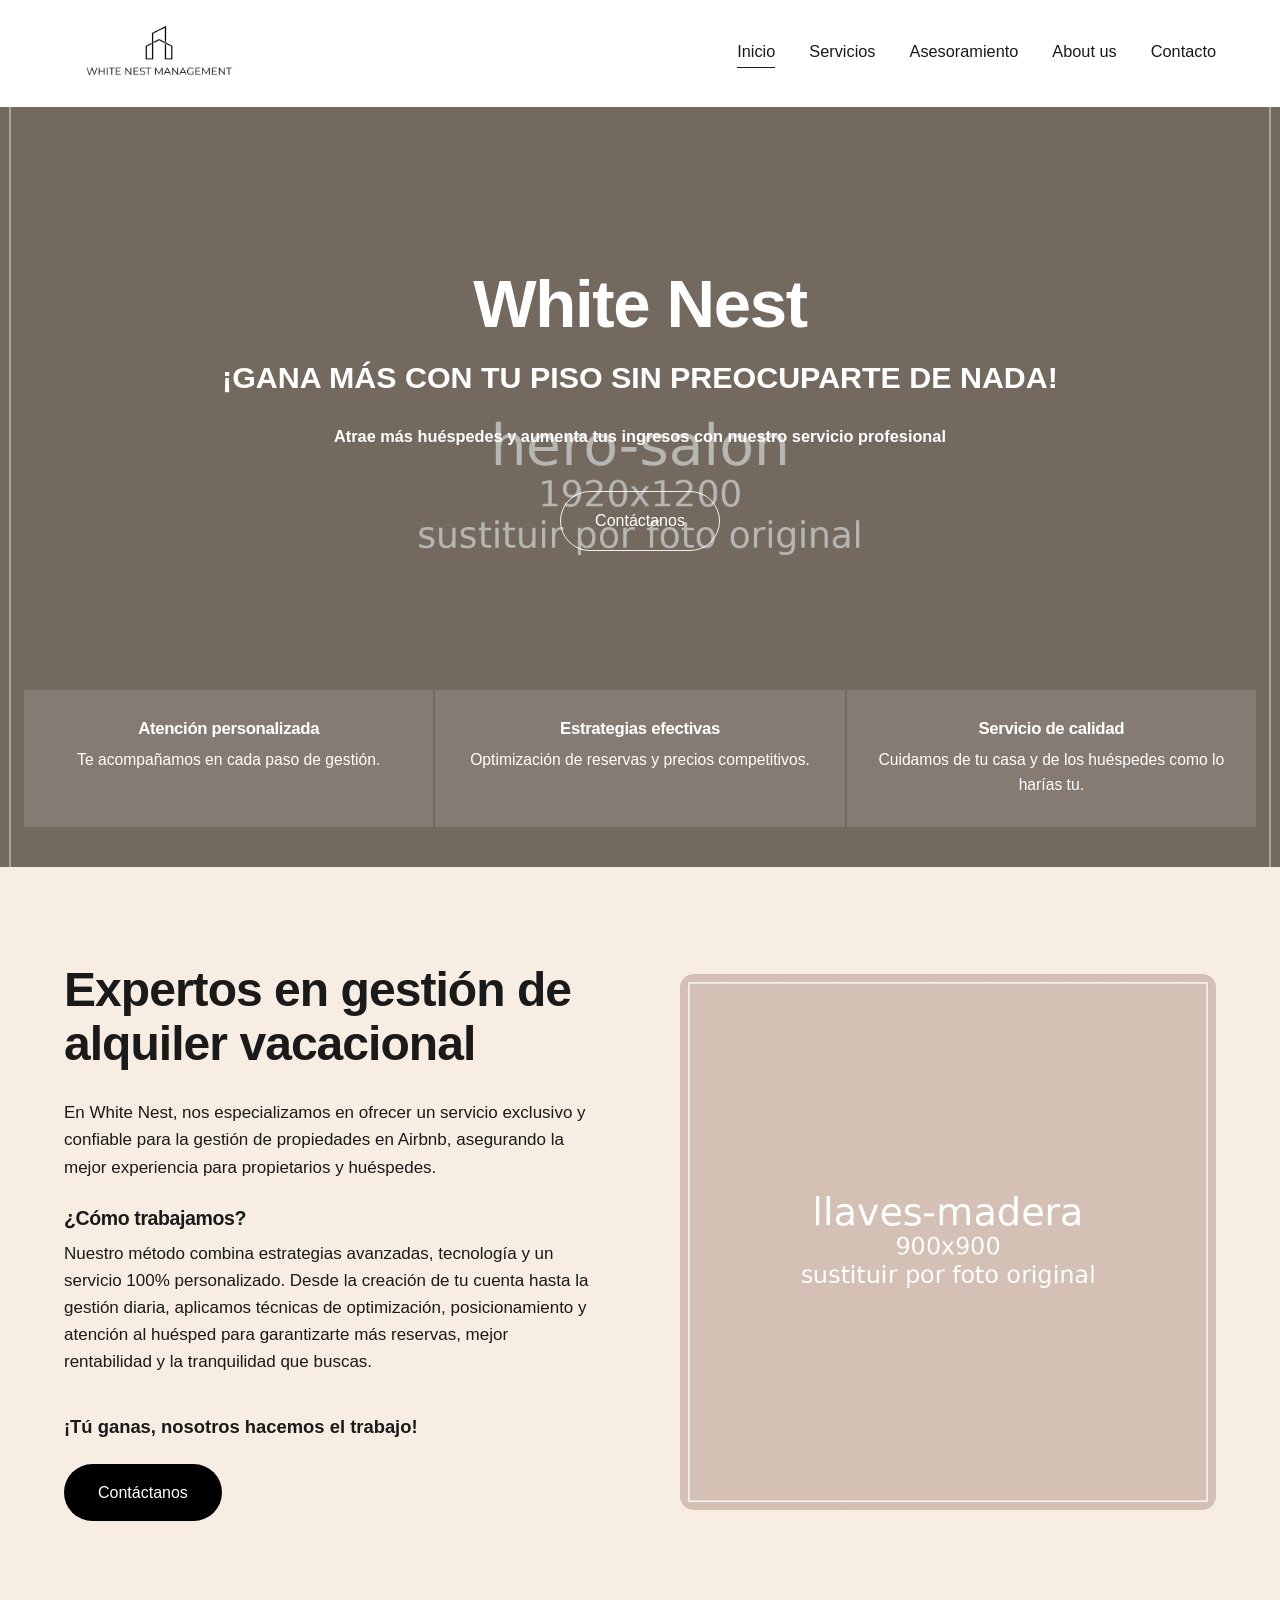
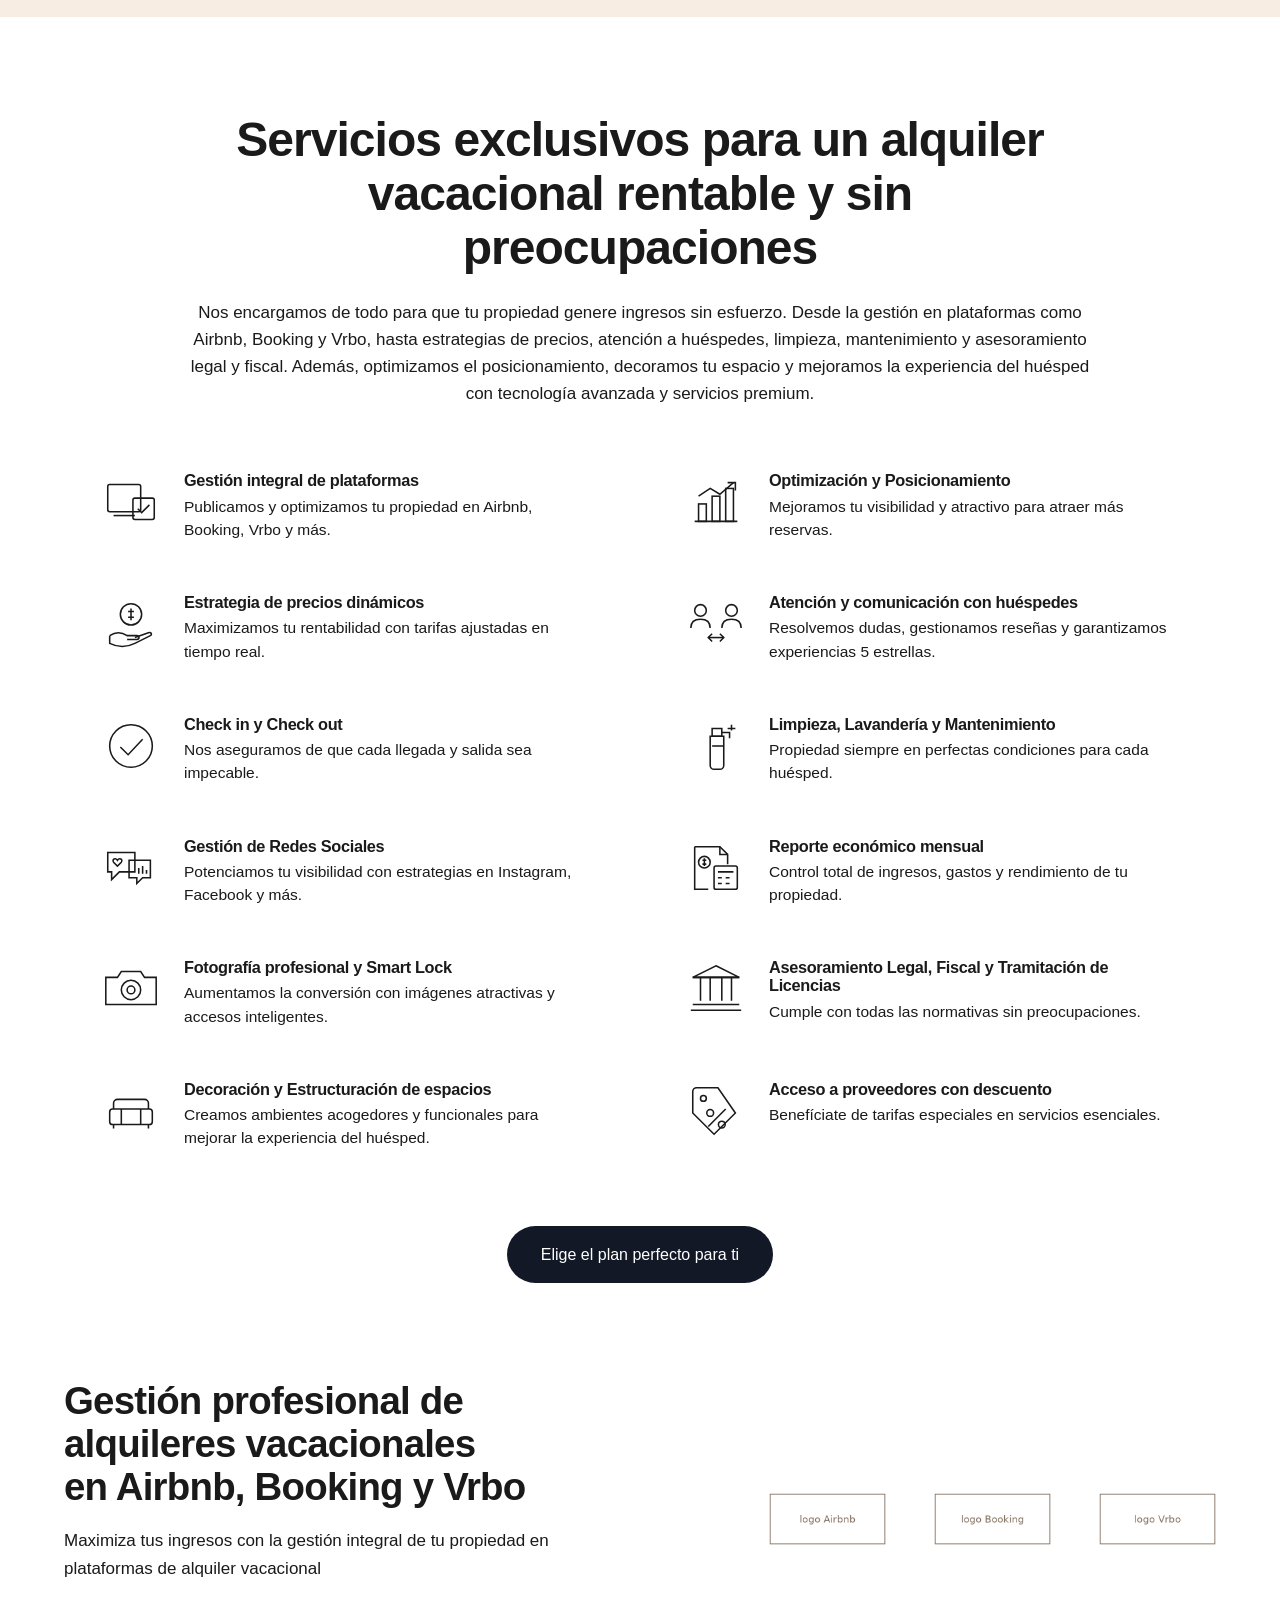
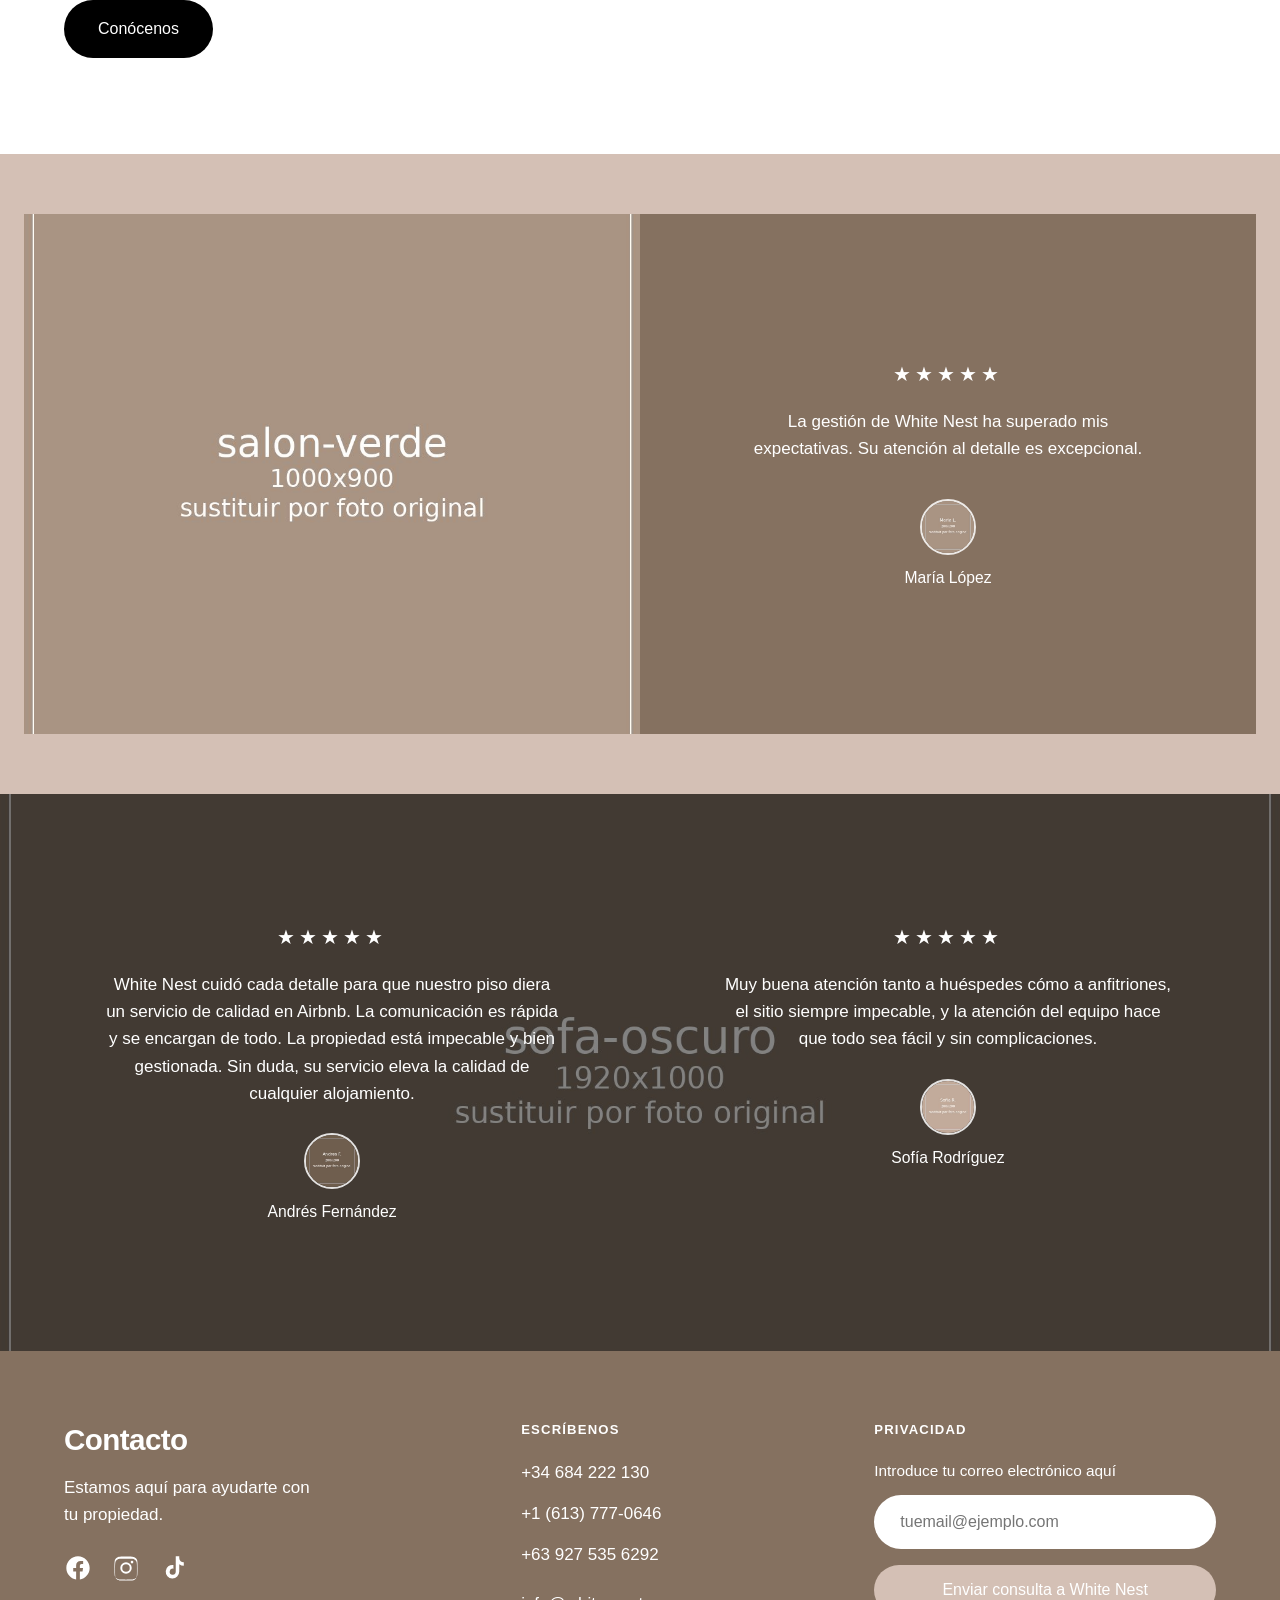
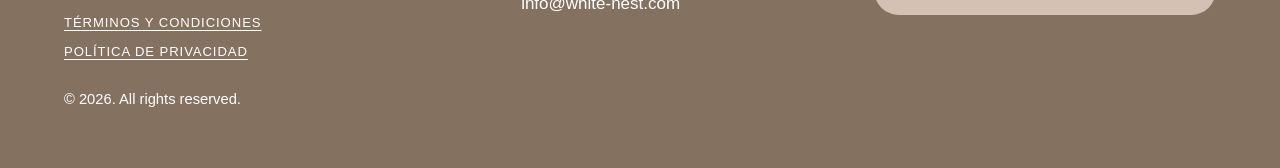
==== commit 489490c9: "Update index.html" ====
--- a/index.html
+++ b/index.html
@@ -20,7 +20,7 @@
 
 <header class="site-header">
   <div class="container site-header__inner">
-    <a class="brand" href="index.html"><img src="assets/img/logo-white-nest.svg" alt="White Nest Management" width="190" height="65"></a>
+    <a class="brand" href="index.html"><img src="assets/img/logo-white-nest.jpg" alt="White Nest Management" width="190" height="65"></a>
     <button class="nav-toggle" aria-expanded="false" aria-controls="nav" aria-label="Abrir menú">
       <span></span><span></span><span></span>
     </button>
--- a/assets/css/style.css
+++ b/assets/css/style.css
@@ -0,0 +1,591 @@
+/* ==========================================================================
+   White Nest Management — hoja de estilos principal
+   Paleta original del sitio:
+     #ffffff  blanco            #f7ede2  crema (secciones claras)
+     #d4c0b5  rosa empolvado    #857160  marrón (tarjetas, footer)
+     #121826  azul tinta (botones)  #1a1a1a  texto
+   ========================================================================== */
+
+/* ---------- 1. Tokens ---------- */
+:root {
+  --white: #ffffff;
+  --cream: #f7ede2;
+  --blush: #d4c0b5;
+  --brown: #857160;
+  --brown-dark: #6f5d4e;
+  --ink: #121826;
+  --black: #000000;
+  --text: #1a1a1a;
+  --muted: #5c5c5c;
+  --gray: #c4c4c4;
+  --dark-sofa: #2f2f2f;
+  --blue: #4a6ef5;
+
+  --font: "Outfit", "Helvetica Neue", Helvetica, Arial, sans-serif;
+
+  --maxw: 1200px;
+  --gutter: 24px;
+  --radius: 14px;
+  --radius-pill: 999px;
+
+  --section-y: 96px;
+}
+
+/* ---------- 2. Reset ---------- */
+*,
+*::before,
+*::after { box-sizing: border-box; }
+
+html { scroll-behavior: smooth; -webkit-text-size-adjust: 100%; }
+
+body {
+  margin: 0;
+  font-family: var(--font);
+  font-size: 17px;
+  line-height: 1.6;
+  color: var(--text);
+  background: var(--white);
+  overflow-x: hidden;
+}
+
+img { max-width: 100%; display: block; height: auto; }
+a { color: inherit; text-decoration: none; }
+button { font-family: inherit; }
+
+h1, h2, h3, h4 {
+  margin: 0 0 .5em;
+  font-weight: 800;
+  line-height: 1.12;
+  letter-spacing: -0.02em;
+}
+h1 { font-size: clamp(2.2rem, 5.2vw, 3.6rem); }
+h2 { font-size: clamp(1.9rem, 4vw, 3rem); }
+h3 { font-size: clamp(1.25rem, 2.2vw, 1.75rem); }
+p  { margin: 0 0 1.1em; }
+
+.container {
+  width: 100%;
+  max-width: var(--maxw);
+  margin-inline: auto;
+  padding-inline: var(--gutter);
+}
+.container--wide { max-width: 1340px; }
+
+.section { padding-block: var(--section-y); }
+.section--cream { background: var(--cream); }
+.section--blush { background: var(--blush); }
+.section--white { background: var(--white); }
+
+.section-head { text-align: center; max-width: 900px; margin: 0 auto 64px; }
+.section-head p { color: var(--text); margin-bottom: 0; }
+.contact-section .section-head p,
+.page-hero .section-head p { color: #fff; }
+.lead { font-size: 1.05rem; }
+
+.text-center { text-align: center; }
+.visually-hidden {
+  position: absolute; width: 1px; height: 1px; overflow: hidden;
+  clip: rect(0 0 0 0); clip-path: inset(50%); white-space: nowrap;
+}
+
+/* ---------- 3. Botones ---------- */
+.btn {
+  display: inline-block;
+  padding: 16px 34px;
+  border: 0;
+  border-radius: var(--radius-pill);
+  font-size: 1rem;
+  font-weight: 500;
+  cursor: pointer;
+  transition: transform .18s ease, background-color .18s ease, color .18s ease;
+}
+.btn:hover { transform: translateY(-2px); }
+
+.btn--dark  { background: var(--ink); color: #fff; }
+.btn--dark:hover { background: #000; }
+.btn--black { background: var(--black); color: #fff; }
+.btn--black:hover { background: #222; }
+.btn--blush { background: var(--blush); color: #fff; }
+.btn--blush:hover { background: #c6ae9f; }
+.btn--blue  { background: var(--blue); color: #fff; }
+.btn--blue:hover { background: #3a5bd9; }
+.btn--ghost {
+  background: transparent; color: #fff;
+  border: 1.5px solid rgba(255, 255, 255, .9);
+}
+.btn--ghost:hover { background: rgba(255, 255, 255, .14); }
+
+/* ---------- 4. Cabecera ---------- */
+.site-header {
+  position: sticky;
+  top: 0;
+  z-index: 60;
+  background: var(--white);
+}
+.site-header__inner {
+  display: flex;
+  align-items: center;
+  justify-content: space-between;
+  gap: 24px;
+  min-height: 96px;
+  padding-block: 12px;
+}
+.brand { display: flex; align-items: center; }
+.brand img { width: 190px; }
+
+.nav { display: flex; align-items: center; gap: 34px; }
+.nav a {
+  font-size: 1.02rem;
+  padding-bottom: 3px;
+  border-bottom: 1.5px solid transparent;
+  transition: border-color .18s ease, opacity .18s ease;
+}
+.nav a:hover { opacity: .65; }
+.nav a[aria-current="page"] { border-bottom-color: var(--text); }
+
+.nav-toggle {
+  display: none;
+  width: 44px; height: 44px;
+  background: none; border: 0; cursor: pointer;
+  padding: 10px;
+}
+.nav-toggle span {
+  display: block; height: 2px; background: var(--text);
+  margin: 5px 0; transition: transform .25s ease, opacity .25s ease;
+}
+.nav-toggle[aria-expanded="true"] span:nth-child(1) { transform: translateY(7px) rotate(45deg); }
+.nav-toggle[aria-expanded="true"] span:nth-child(2) { opacity: 0; }
+.nav-toggle[aria-expanded="true"] span:nth-child(3) { transform: translateY(-7px) rotate(-45deg); }
+
+/* ---------- 5. Hero de inicio ---------- */
+.hero {
+  position: relative;
+  display: flex;
+  flex-direction: column;
+  justify-content: center;
+  min-height: 760px;
+  padding-block: 90px 0;
+  background: #7e7e78 url("../img/hero-salon.jpg") center / cover no-repeat;
+  color: #fff;
+  text-align: center;
+  isolation: isolate;
+}
+.hero::before {
+  content: "";
+  position: absolute; inset: 0;
+  background: rgba(96, 96, 92, .45);
+  z-index: -1;
+}
+.hero__content { flex: 1; display: flex; flex-direction: column; justify-content: center; }
+.hero h1 { font-size: clamp(2.6rem, 6vw, 4.2rem); margin-bottom: .25em; }
+.hero__claim {
+  font-size: clamp(1.25rem, 2.6vw, 1.9rem);
+  font-weight: 800;
+  text-transform: uppercase;
+  max-width: 900px;
+  margin: 0 auto .9em;
+  line-height: 1.22;
+}
+.hero__sub {
+  font-weight: 700;
+  font-size: 1.02rem;
+  max-width: 620px;
+  margin: 0 auto 42px;
+}
+.hero__cta { margin-bottom: 70px; }
+
+.hero__cards {
+  display: grid;
+  grid-template-columns: repeat(3, 1fr);
+  gap: 2px;
+  margin-bottom: 40px;
+}
+.hero__card {
+  background: rgba(255, 255, 255, .12);
+  padding: 30px 26px;
+  text-align: center;
+}
+.hero__card h3 { font-size: 1.05rem; font-weight: 700; margin-bottom: .45em; }
+.hero__card p { margin: 0; font-size: .98rem; }
+
+/* ---------- 6. Bloque de dos columnas ---------- */
+.split {
+  display: grid;
+  grid-template-columns: 1fr 1fr;
+  gap: 80px;
+  align-items: center;
+}
+.split--reverse .split__media { order: -1; }
+.split__media img { border-radius: var(--radius); width: 100%; }
+.split__body h2 { margin-bottom: .6em; }
+.split__body h3 { font-size: 1.22rem; margin-top: 1.4em; }
+.split__kicker { font-weight: 800; font-size: 1.15rem; margin: 2em 0 1.2em; }
+
+/* ---------- 7. Rejilla de servicios ---------- */
+.services-grid {
+  display: grid;
+  grid-template-columns: repeat(2, minmax(0, 1fr));
+  gap: 52px 90px;
+  max-width: 1080px;
+  margin: 0 auto;
+}
+.service {
+  display: grid;
+  grid-template-columns: 62px 1fr;
+  gap: 22px;
+  align-items: start;
+}
+.service__icon { width: 62px; height: 62px; }
+.service__icon svg { width: 100%; height: 100%; stroke: var(--text); fill: none; stroke-width: 1.6; }
+.service h3 { font-size: 1.02rem; font-weight: 700; margin-bottom: .3em; }
+.service p { margin: 0; font-size: .97rem; line-height: 1.5; }
+
+.services-cta { text-align: center; margin-top: 76px; }
+
+/* ---------- 8. Testimonio destacado ---------- */
+.feature-quote {
+  display: grid;
+  grid-template-columns: 1fr 1fr;
+  align-items: stretch;
+}
+.feature-quote__media {
+  min-height: 520px;
+  background: var(--gray) center / cover no-repeat;
+}
+.feature-quote__body {
+  background: var(--brown);
+  color: #fff;
+  display: flex;
+  flex-direction: column;
+  justify-content: center;
+  align-items: center;
+  text-align: center;
+  padding: 60px 9%;
+}
+.stars { letter-spacing: 4px; font-size: 1.25rem; margin-bottom: 18px; }
+.feature-quote__body p { max-width: 420px; }
+
+.quote-author { display: flex; flex-direction: column; align-items: center; gap: 10px; margin-top: 18px; }
+.quote-author img {
+  width: 56px; height: 56px; border-radius: 50%;
+  object-fit: cover; border: 2px solid rgba(255, 255, 255, .85);
+}
+.quote-author span { font-size: .98rem; }
+
+/* ---------- 9. Plataformas ---------- */
+.platforms {
+  display: grid;
+  grid-template-columns: 1.05fr 1fr;
+  gap: 60px;
+  align-items: center;
+}
+.platforms h2 { font-size: clamp(1.7rem, 3vw, 2.5rem); }
+.platforms__logos {
+  display: flex;
+  align-items: center;
+  justify-content: flex-end;
+  gap: 48px;
+  flex-wrap: wrap;
+}
+.platforms__logos img { height: 52px; width: auto; }
+
+/* ---------- 10. Planes (Servicios) ---------- */
+.plans {
+  display: grid;
+  grid-template-columns: repeat(3, 1fr);
+  gap: 34px;
+  align-items: start;
+}
+.plan {
+  background: var(--brown);
+  border-radius: var(--radius);
+  overflow: hidden;
+  display: flex;
+  flex-direction: column;
+  color: #fff;
+}
+.plan__media { height: 300px; background: var(--gray) center / cover no-repeat; }
+.plan__body {
+  padding: 34px 28px 44px;
+  display: flex;
+  flex-direction: column;
+  align-items: center;
+  flex: 1;
+}
+.plan h3 { font-size: 1.5rem; margin-bottom: 1em; }
+.plan__features { list-style: none; margin: 0 0 34px; padding: 0; width: 100%; max-width: 250px; }
+.plan__features li {
+  font-weight: 700;
+  font-size: 1.02rem;
+  padding: 5px 0;
+  display: flex;
+  gap: 6px;
+}
+.plan__features li::before { content: "\2713"; flex: none; }
+.plan__features li.is-off {
+  color: rgba(255, 255, 255, .45);
+  text-decoration: line-through;
+}
+.plan__features li.is-off::before { content: "\2717"; text-decoration: none; }
+.plan__features li.is-half {
+  color: rgba(255, 255, 255, .45);
+  text-decoration: line-through;
+}
+.plan .btn { margin-top: auto; }
+
+/* ---------- 11. Set Up ---------- */
+.setups {
+  display: grid;
+  grid-template-columns: repeat(2, 1fr);
+  gap: 48px 60px;
+  max-width: 1120px;
+  margin-inline: auto;
+}
+.setup { position: relative; padding-bottom: 10px; }
+.setup__media {
+  height: 330px;
+  border-radius: var(--radius);
+  background: var(--gray) center / cover no-repeat;
+}
+.setup__card {
+  position: relative;
+  margin: -105px 4% 0;
+  background: var(--brown);
+  color: #fff;
+  padding: 34px 28px 40px;
+  display: flex;
+  flex-direction: column;
+  align-items: center;
+  text-align: center;
+}
+.setup__card h3 { font-size: 1.32rem; margin-bottom: 1em; }
+
+.cta-band {
+  background: var(--brown);
+  color: #fff;
+  margin-top: 96px;
+  padding: 44px 8%;
+  display: flex;
+  align-items: center;
+  justify-content: space-between;
+  gap: 40px;
+  flex-wrap: wrap;
+}
+.cta-band p { margin: 0; font-size: 1.25rem; font-weight: 700; line-height: 1.45; }
+
+/* ---------- 12. Hero interior ---------- */
+.page-hero {
+  position: relative;
+  min-height: 420px;
+  display: flex;
+  align-items: center;
+  color: #fff;
+  background: #6f6f6a center / cover no-repeat;
+  isolation: isolate;
+}
+.page-hero::before {
+  content: ""; position: absolute; inset: 0;
+  background: rgba(90, 90, 86, .45); z-index: -1;
+}
+.page-hero h1 { max-width: 900px; }
+.page-hero p { max-width: 760px; margin: 0; }
+
+/* ---------- 13. About ---------- */
+.objective {
+  position: relative;
+  display: flex;
+  align-items: flex-end;
+  min-height: 560px;
+  color: #fff;
+  background: #6f6f6a center / cover no-repeat;
+  padding-block: 80px;
+  isolation: isolate;
+}
+.objective::before {
+  content: ""; position: absolute; inset: 0;
+  background: rgba(88, 88, 84, .5); z-index: -1;
+}
+.objective h2 { font-weight: 400; font-size: clamp(1.5rem, 2.6vw, 2rem); }
+.objective p { max-width: 780px; margin: 0; }
+
+.photo-grid {
+  display: grid;
+  grid-template-columns: repeat(4, 1fr);
+  gap: 18px;
+}
+.photo-grid img { aspect-ratio: 1 / 1; object-fit: cover; width: 100%; }
+
+.team { display: grid; grid-template-columns: repeat(2, 1fr); gap: 46px; max-width: 520px; }
+.team__member { text-align: center; }
+.team__member img {
+  width: 130px; height: 130px; border-radius: 50%;
+  object-fit: cover; margin: 0 auto 20px;
+}
+.team__member h3 { font-size: 1rem; font-weight: 700; margin-bottom: .9em; }
+.team__member p { font-size: .97rem; }
+
+/* ---------- 14. Contacto ---------- */
+.contact-section {
+  position: relative;
+  color: #fff;
+  background: #6f6f6a center / cover no-repeat;
+  padding-block: 90px 110px;
+  isolation: isolate;
+}
+.contact-section::before {
+  content: ""; position: absolute; inset: 0;
+  background: rgba(92, 92, 88, .45); z-index: -1;
+}
+.contact-section h2 { font-weight: 500; }
+
+.form-card {
+  max-width: 760px;
+  margin: 46px auto 0;
+  padding: 46px 60px 52px;
+  background: rgba(255, 255, 255, .13);
+  border-radius: 18px;
+}
+.field { margin-bottom: 22px; }
+.field label { display: block; font-size: .95rem; margin-bottom: 8px; }
+.field input,
+.field textarea {
+  width: 100%;
+  font-family: inherit;
+  font-size: 1rem;
+  color: var(--text);
+  background: #fff;
+  border: 0;
+  border-radius: var(--radius-pill);
+  padding: 18px 26px;
+}
+.field textarea { border-radius: 18px; min-height: 130px; resize: vertical; }
+.field input::placeholder,
+.field textarea::placeholder { color: #9a9a9a; }
+.form-card .btn { display: block; margin: 34px auto 0; min-width: 260px; }
+
+/* ---------- 15. Testimonios de pie ---------- */
+.testimonials {
+  position: relative;
+  background: var(--dark-sofa) center / cover no-repeat;
+  color: #fff;
+  padding-block: 110px;
+  isolation: isolate;
+}
+.testimonials::before {
+  content: ""; position: absolute; inset: 0;
+  background: rgba(30, 30, 30, .55); z-index: -1;
+}
+.testimonials__grid { display: grid; grid-template-columns: repeat(2, 1fr); gap: 80px; }
+.testimonial { text-align: center; }
+.testimonial p { max-width: 560px; margin: 0 auto 26px; }
+
+/* ---------- 16. Footer ---------- */
+.site-footer { background: var(--brown); color: #fff; padding-block: 72px 56px; }
+.site-footer__grid {
+  display: grid;
+  grid-template-columns: 1.35fr 1fr 1.15fr;
+  gap: 56px;
+}
+.site-footer h2 { font-size: 1.85rem; margin-bottom: .6em; }
+.site-footer h3 {
+  font-size: .82rem;
+  font-weight: 700;
+  letter-spacing: .09em;
+  text-transform: uppercase;
+  margin-bottom: 1.6em;
+}
+.site-footer p { max-width: 260px; }
+
+.socials { display: flex; gap: 20px; margin: 26px 0 30px; }
+.socials a { display: inline-flex; }
+.socials svg { width: 28px; height: 28px; fill: #fff; }
+.socials a:hover { opacity: .75; }
+
+.legal-links { display: grid; gap: 8px; margin-bottom: 26px; }
+.legal-links a {
+  font-size: .82rem;
+  letter-spacing: .07em;
+  text-transform: uppercase;
+  text-decoration: underline;
+  text-underline-offset: 3px;
+}
+.copyright { font-size: .92rem; margin: 0; }
+
+.footer-contact a { display: block; margin-bottom: 14px; }
+.footer-contact a:hover { text-decoration: underline; }
+
+.newsletter label { display: block; font-size: .96rem; margin-bottom: 12px; }
+.newsletter input {
+  width: 100%;
+  border: 0;
+  border-radius: var(--radius-pill);
+  padding: 18px 26px;
+  font-family: inherit;
+  font-size: 1rem;
+  background: #fff;
+  color: var(--text);
+}
+.newsletter .btn { width: 100%; margin-top: 16px; }
+
+/* ---------- 17. Páginas legales ---------- */
+.legal-page { padding-block: 80px; }
+.legal-page .container { max-width: 840px; }
+.legal-page h2 { font-size: 1.5rem; margin-top: 2em; }
+
+/* ---------- 18. Responsive ---------- */
+@media (max-width: 1024px) {
+  :root { --section-y: 72px; }
+  .split { gap: 48px; }
+  .services-grid { gap: 42px 56px; }
+  .plans { grid-template-columns: 1fr; max-width: 460px; margin-inline: auto; }
+  .setups { grid-template-columns: 1fr; max-width: 520px; }
+  .platforms { grid-template-columns: 1fr; }
+  .platforms__logos { justify-content: flex-start; }
+}
+
+@media (max-width: 860px) {
+  .nav-toggle { display: block; }
+  .nav {
+    position: fixed;
+    inset: 96px 0 auto;
+    flex-direction: column;
+    align-items: flex-start;
+    gap: 0;
+    background: #fff;
+    padding: 12px 24px 28px;
+    border-bottom: 1px solid #eee;
+    transform: translateY(-140%);
+    transition: transform .28s ease;
+    box-shadow: 0 18px 30px rgba(0, 0, 0, .08);
+  }
+  .nav.is-open { transform: translateY(0); }
+  .nav a { display: block; width: 100%; padding: 14px 0; }
+
+  .split, .feature-quote, .testimonials__grid,
+  .site-footer__grid, .team { grid-template-columns: 1fr; }
+  .split--reverse .split__media { order: 0; }
+  .services-grid { grid-template-columns: 1fr; gap: 34px; }
+  .hero__cards { grid-template-columns: 1fr; gap: 1px; }
+  .feature-quote__media { min-height: 300px; }
+  .team { max-width: 420px; margin-inline: auto; }
+  .testimonials__grid { gap: 56px; }
+  .site-footer p { max-width: none; }
+}
+
+@media (max-width: 560px) {
+  :root { --section-y: 56px; --gutter: 20px; }
+  body { font-size: 16px; }
+  .hero { min-height: 640px; }
+  .form-card { padding: 30px 22px 36px; }
+  .photo-grid { grid-template-columns: repeat(3, 1fr); gap: 12px; }
+  .cta-band { padding: 32px 26px; }
+  .setup__card { margin-inline: 0; }
+  .brand img { width: 150px; }
+  .platforms__logos { gap: 28px; }
+  .platforms__logos img { height: 40px; }
+}
+
+@media (prefers-reduced-motion: reduce) {
+  html { scroll-behavior: auto; }
+  * { transition: none !important; }
+}
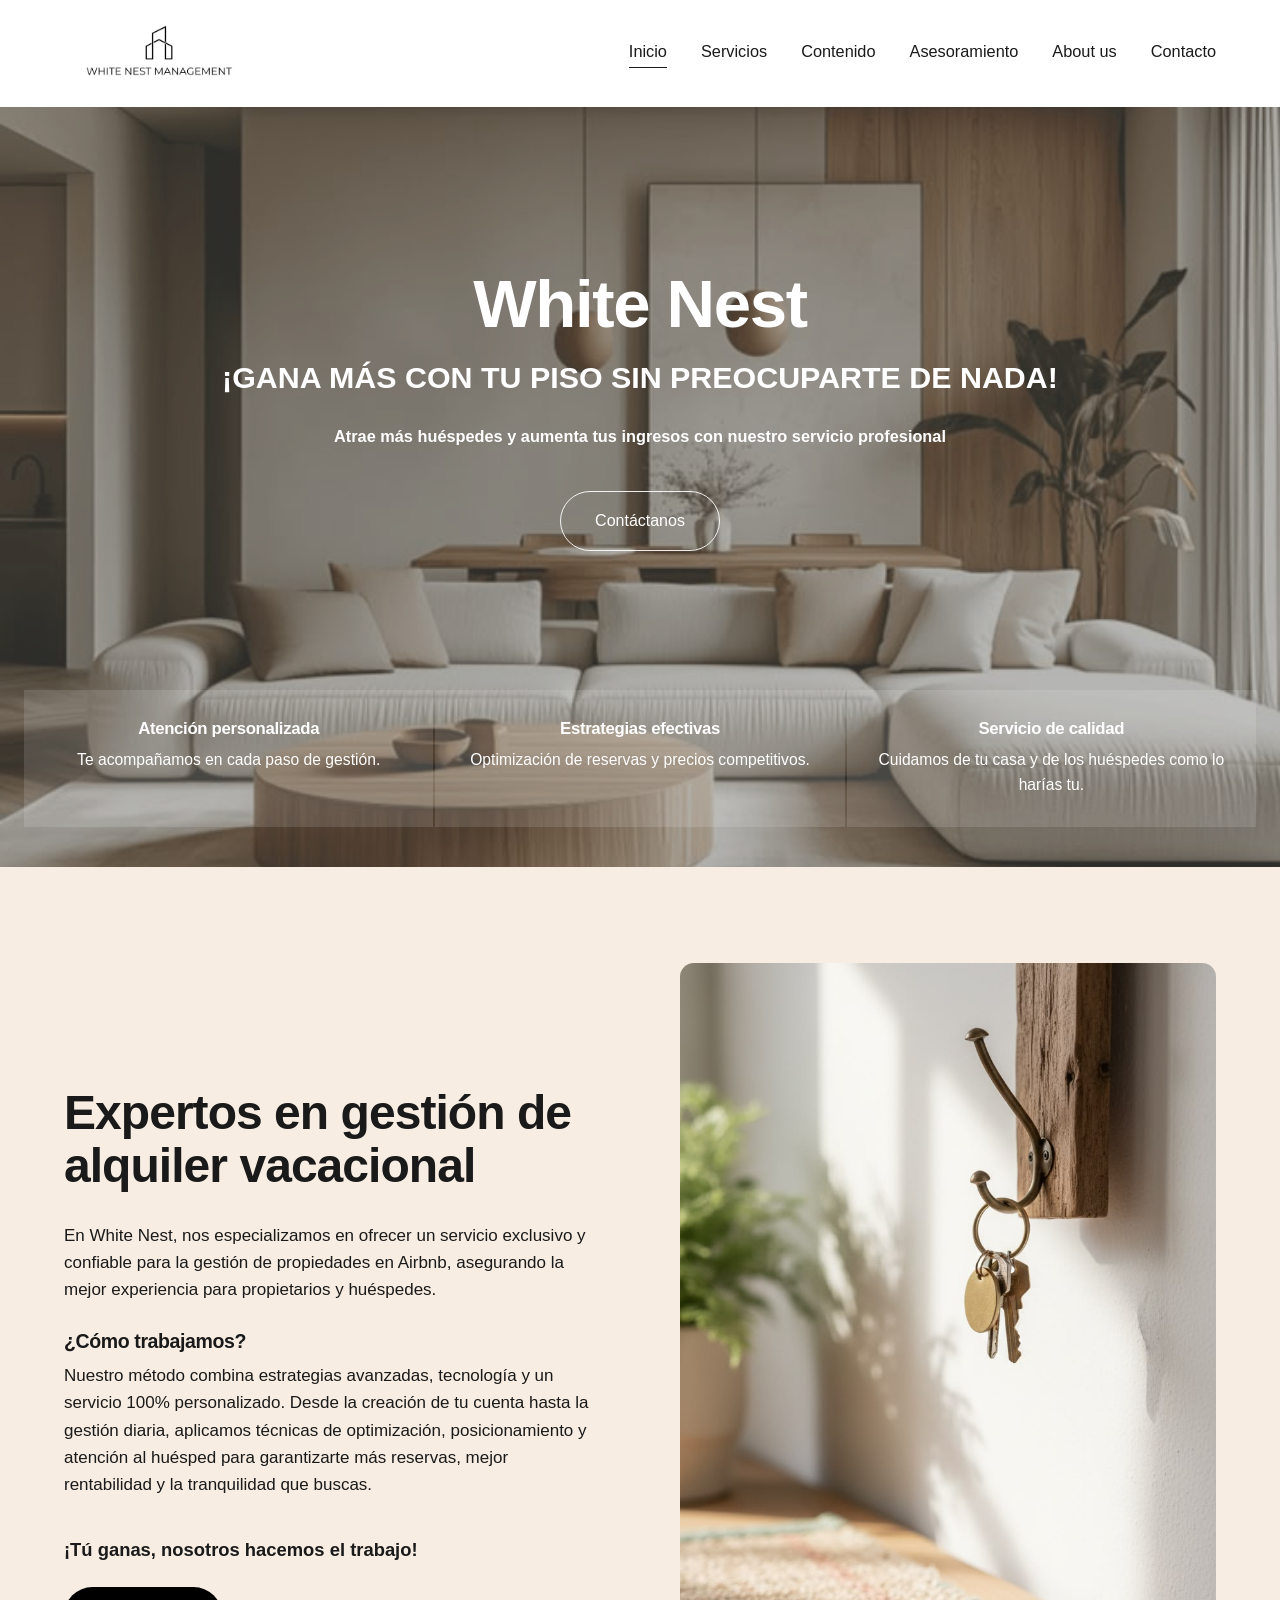
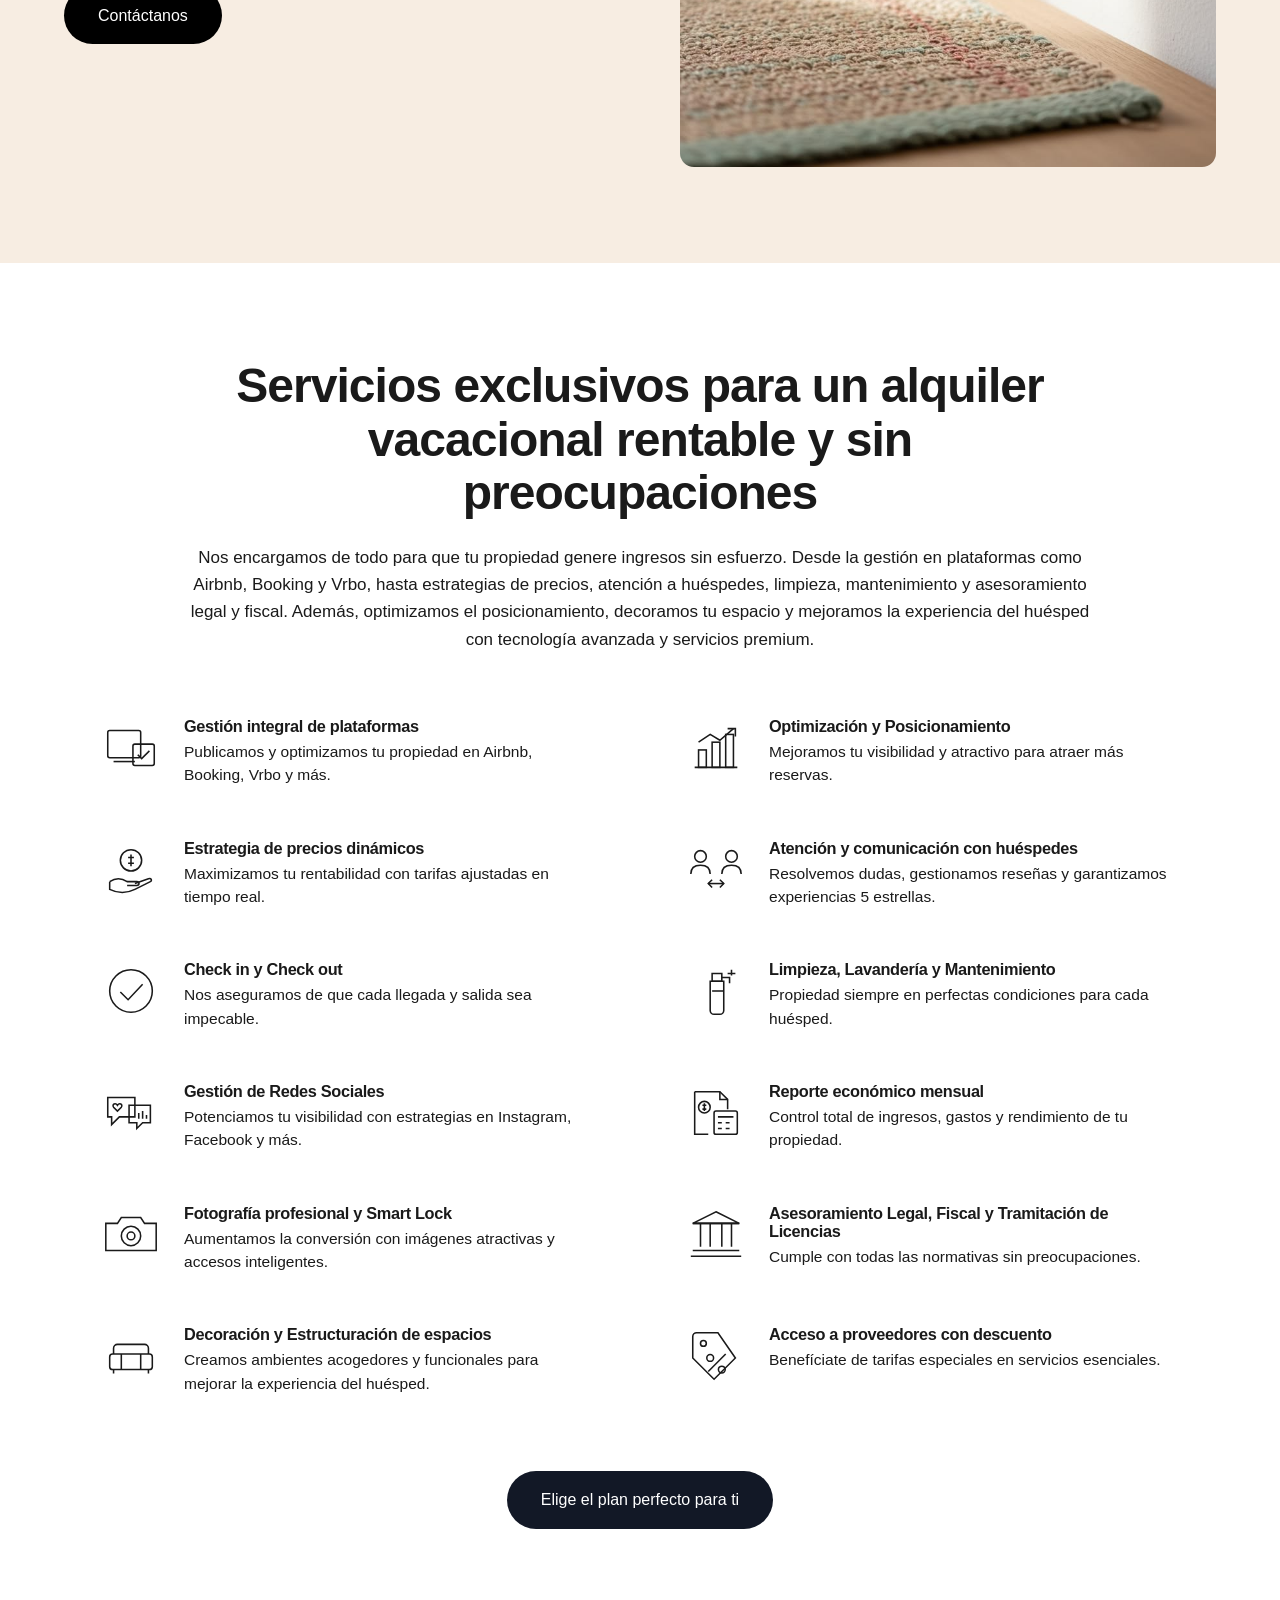
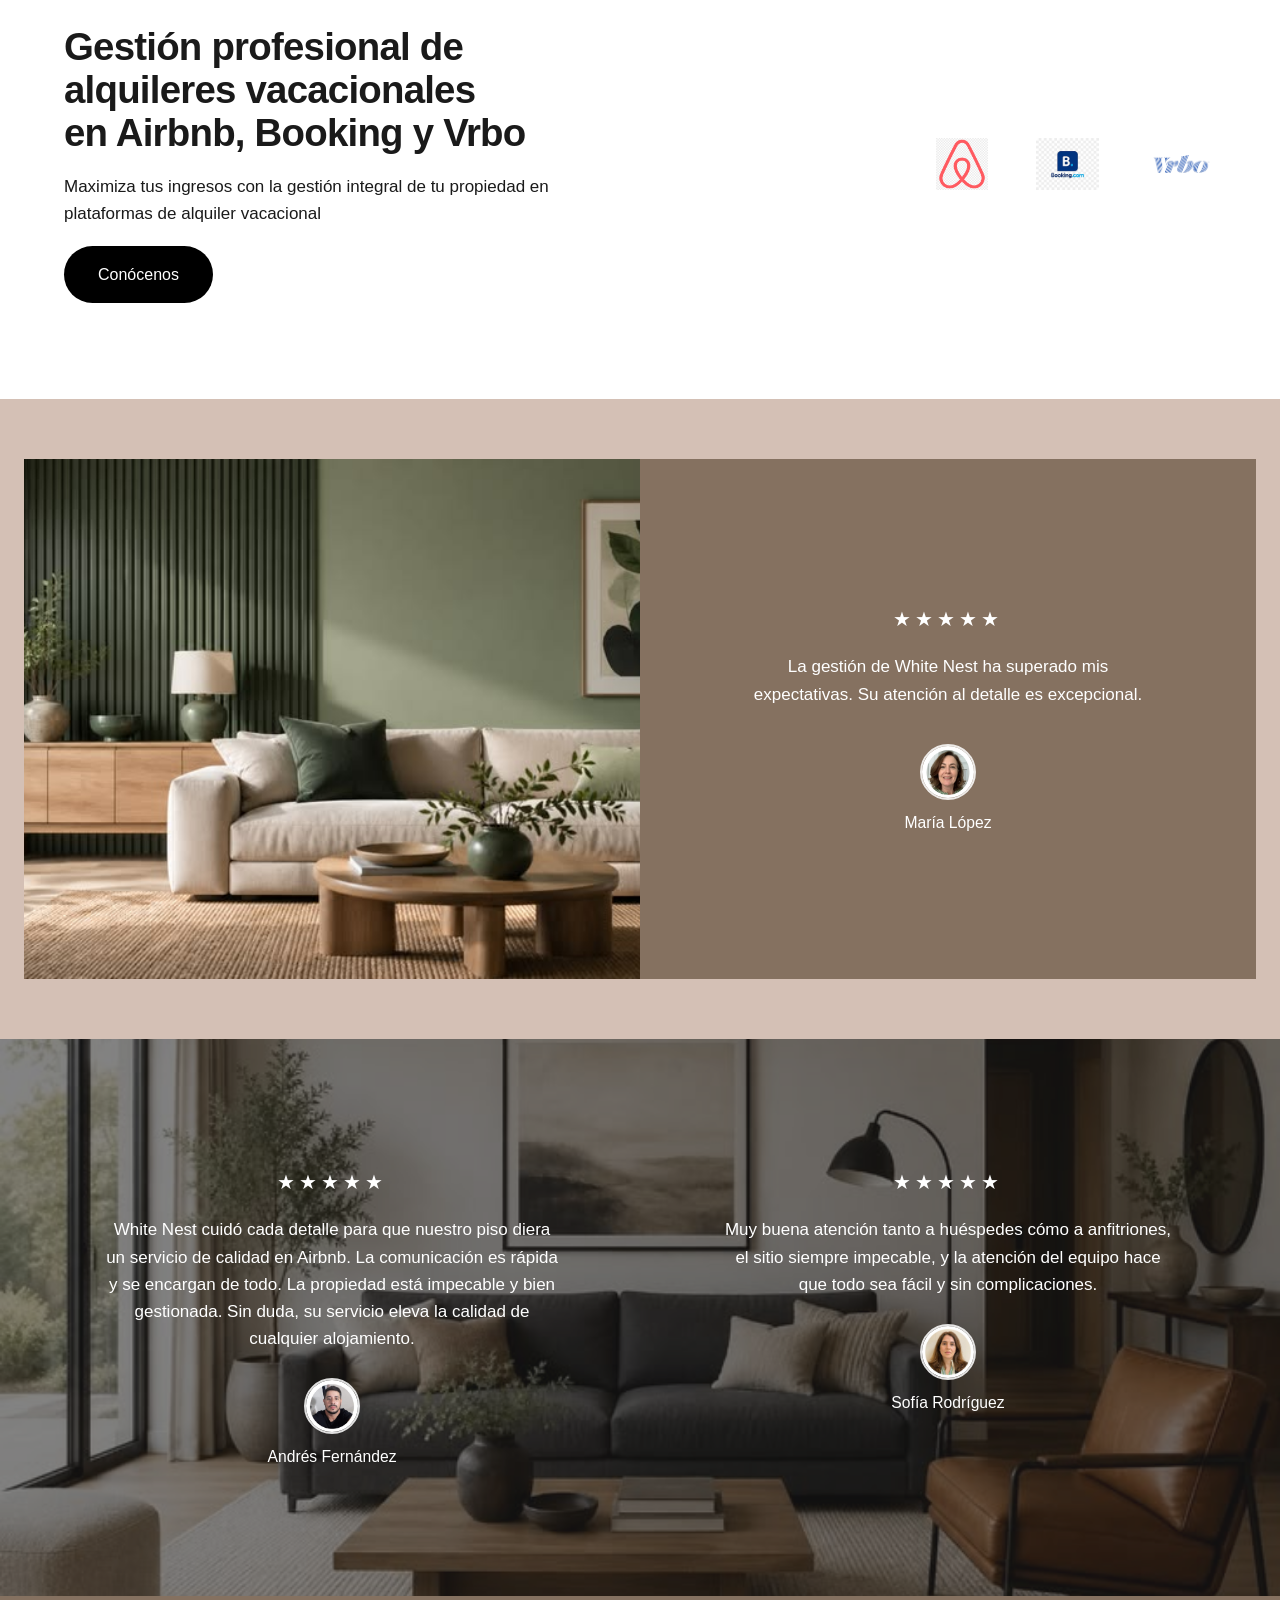
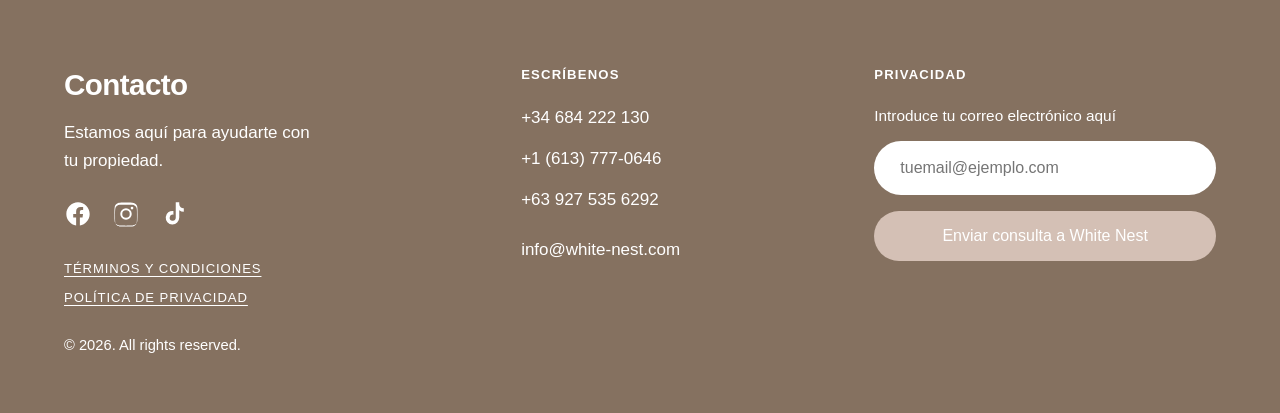
==== commit 336ed5f5: "Update index.html" ====
--- a/index.html
+++ b/index.html
@@ -27,6 +27,7 @@
     <nav class="nav" id="nav">
       <a href="index.html" aria-current="page">Inicio</a>
       <a href="servicios.html">Servicios</a>
+      <a href="contenido.html">Contenido</a>
       <a href="asesoramiento.html">Asesoramiento</a>
       <a href="about.html">About us</a>
       <a href="contacto.html">Contacto</a>
--- a/assets/css/style.css
+++ b/assets/css/style.css
@@ -589,3 +589,52 @@
   html { scroll-behavior: auto; }
   * { transition: none !important; }
 }
+
+/* --- MenÃº: 6 entradas caben mÃ¡s justas en tablet --- */
+@media (min-width: 861px) and (max-width: 1100px) {
+  .nav { gap: 22px; }
+  .nav a { font-size: .97rem; }
+  .brand img { width: 168px; }
+}
+
+/* ---------- 19. PÃ¡gina de contenido ---------- */
+.page-hero .hero__cta { margin-top: 30px; }
+
+.media-block + .media-block { margin-top: 96px; }
+.media-block__head { max-width: 780px; margin: 0 auto 44px; text-align: center; }
+.media-block__head h3 { font-size: clamp(1.4rem, 2.6vw, 2rem); margin-bottom: .55em; }
+.media-block__head p { margin-bottom: 0; }
+
+.media-grid { display: grid; gap: 28px; margin-inline: auto; }
+.media-grid--reels  { grid-template-columns: repeat(2, 1fr); max-width: 560px; }
+.media-grid--wide   { grid-template-columns: repeat(2, 1fr); max-width: 1060px; }
+.media-grid--photos { grid-template-columns: repeat(4, 1fr); max-width: 1120px; }
+
+.media-grid video,
+.media-grid img {
+  width: 100%;
+  display: block;
+  border-radius: var(--radius);
+  background: #cfc3b9;
+}
+.media-grid--reels video  { aspect-ratio: 9 / 16;  object-fit: cover; }
+.media-grid--wide video   { aspect-ratio: 16 / 9;  object-fit: cover; }
+.media-grid--photos img   { aspect-ratio: 4 / 3;   object-fit: cover; }
+
+.media-note {
+  text-align: center;
+  font-size: .95rem;
+  color: var(--muted);
+  margin: 26px 0 0;
+}
+
+@media (max-width: 860px) {
+  .media-block + .media-block { margin-top: 64px; }
+  .media-grid { gap: 18px; }
+  .media-grid--wide { grid-template-columns: 1fr; max-width: 560px; }
+  .media-grid--photos { grid-template-columns: repeat(2, 1fr); max-width: 560px; }
+}
+
+@media (max-width: 560px) {
+  .media-grid--reels { max-width: 420px; }
+}
